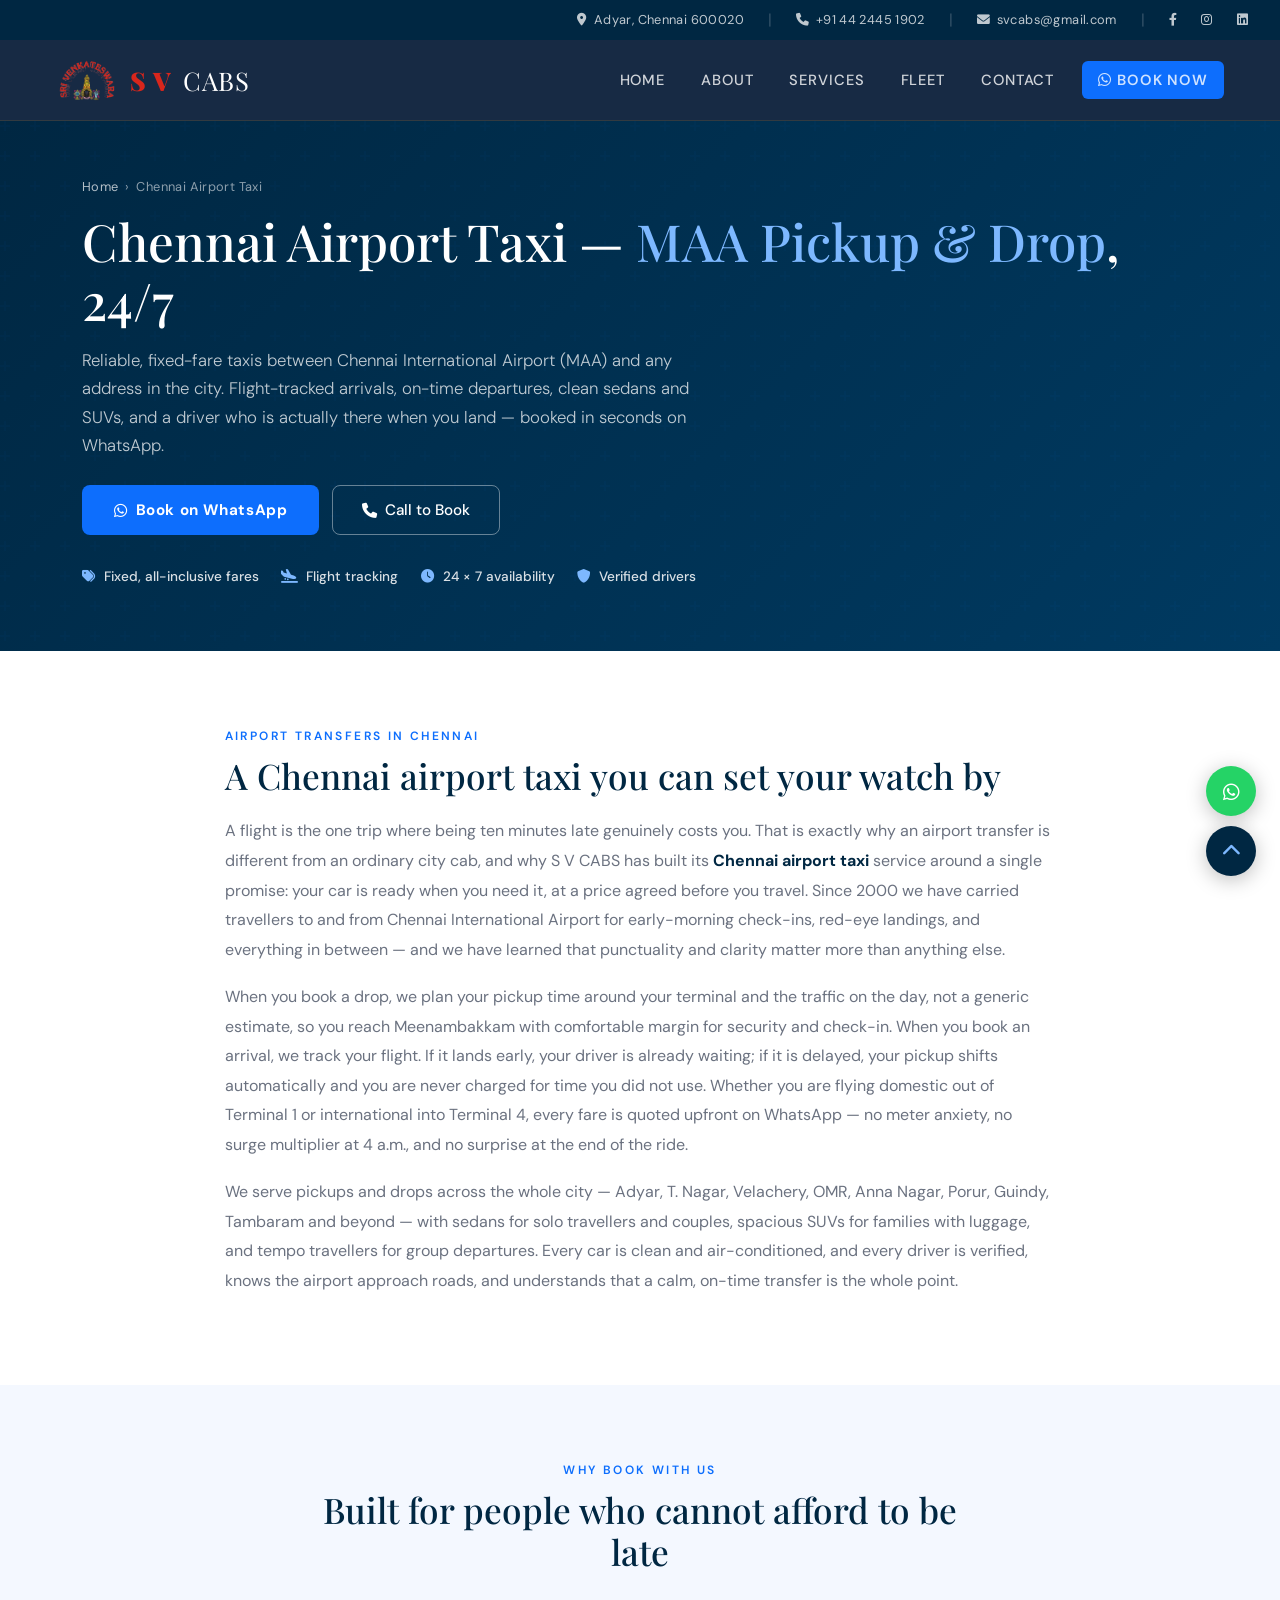
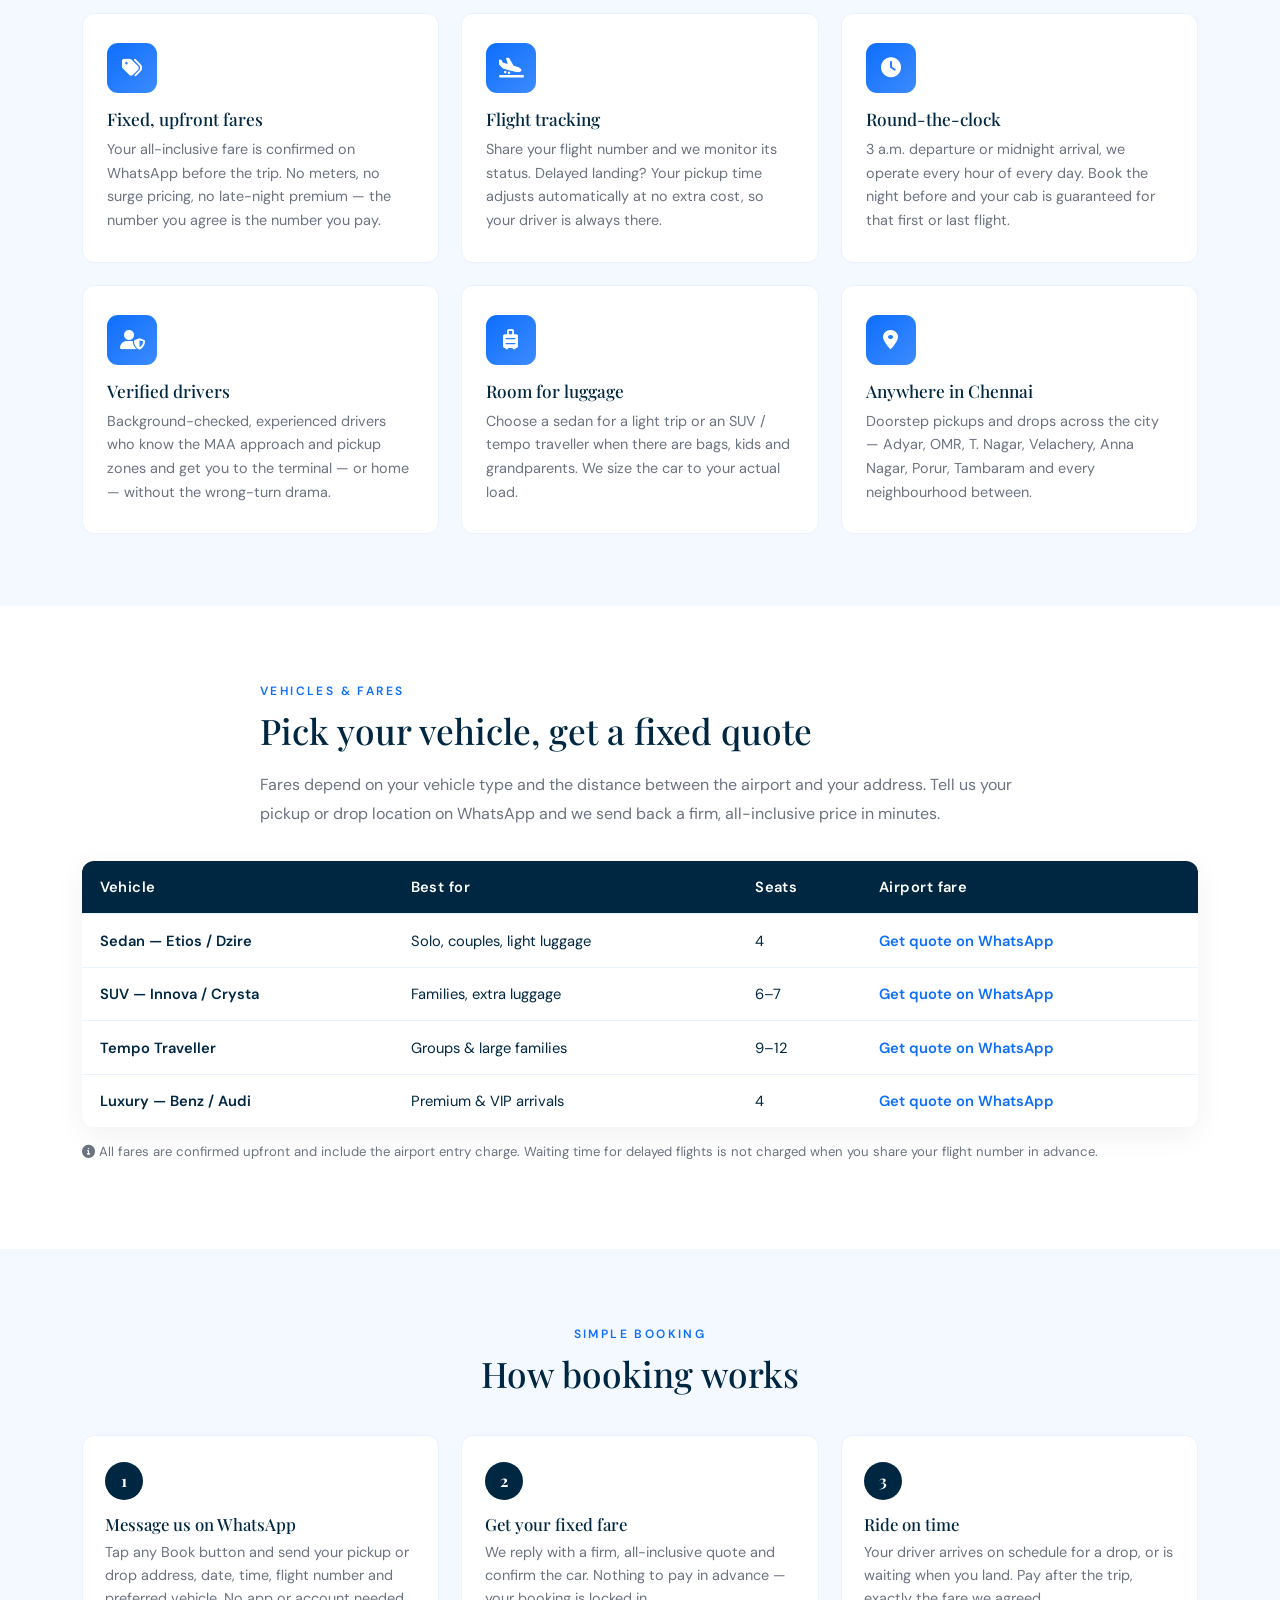
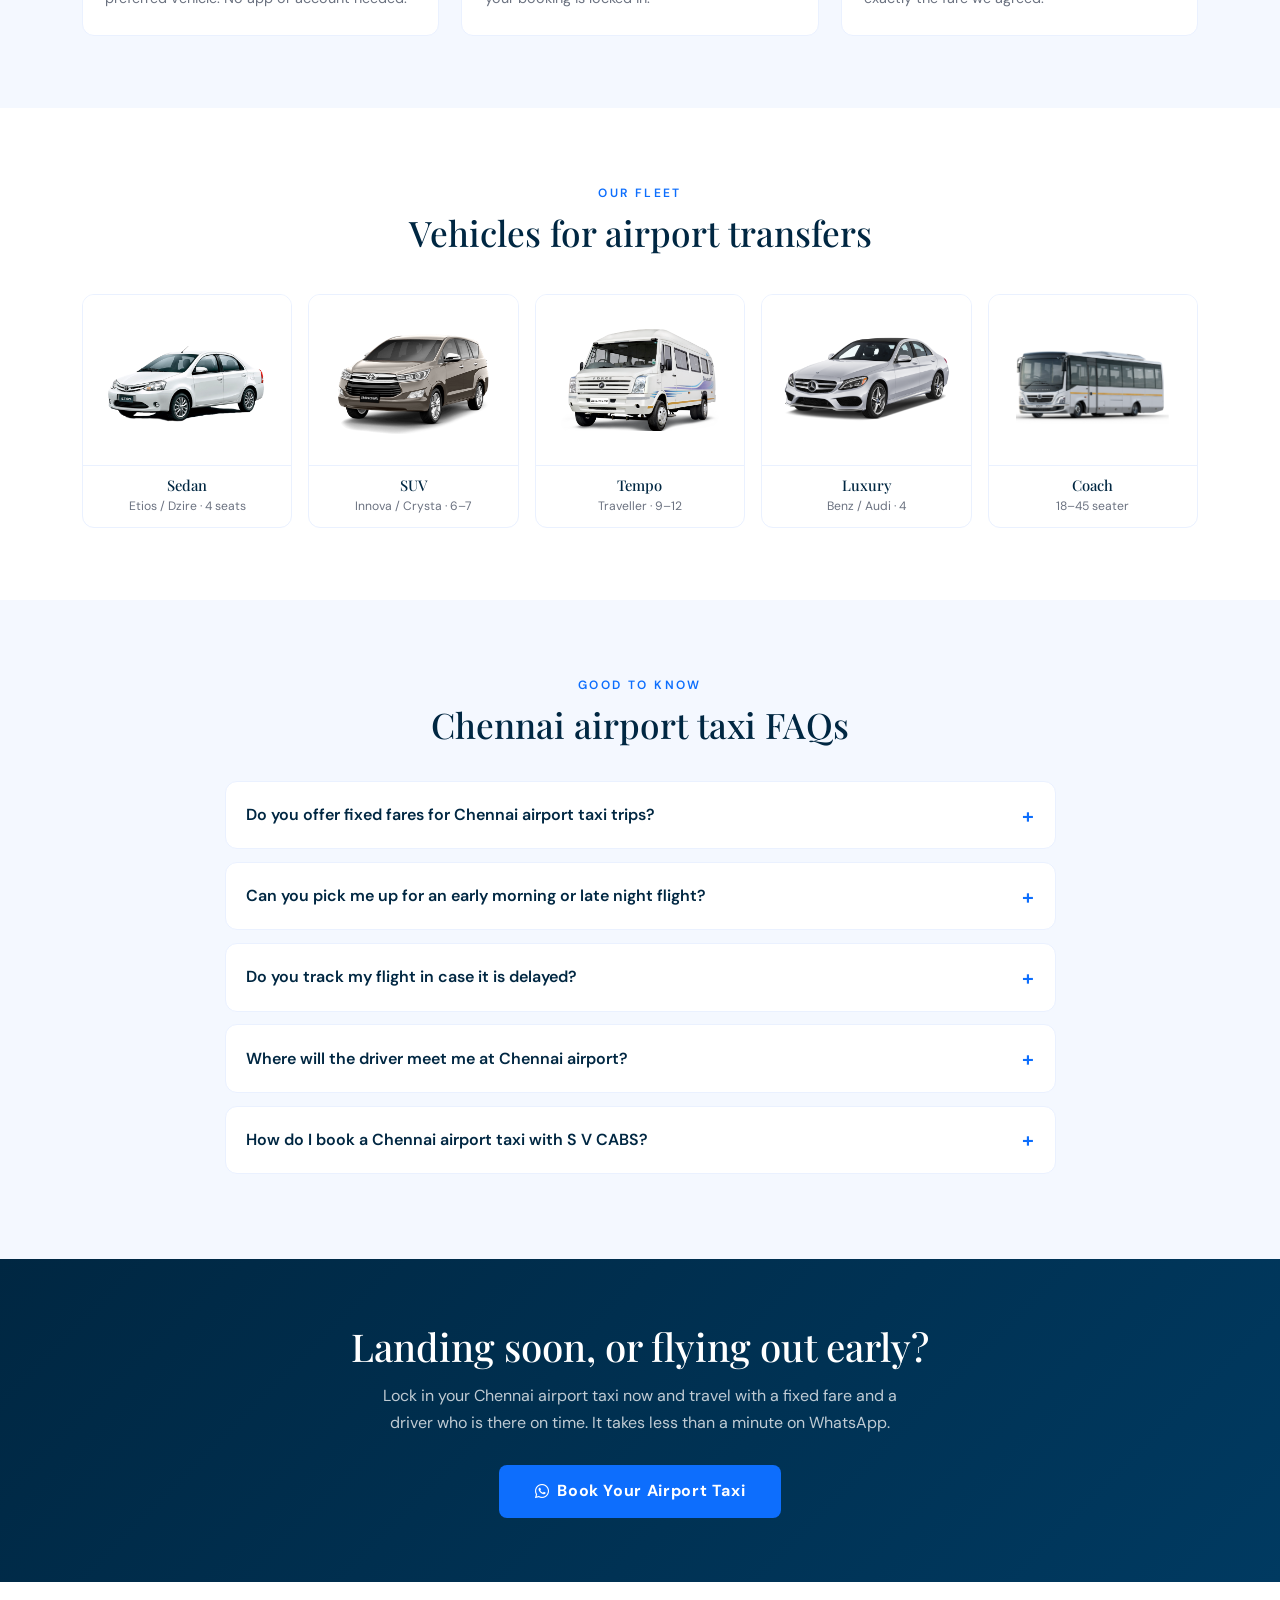
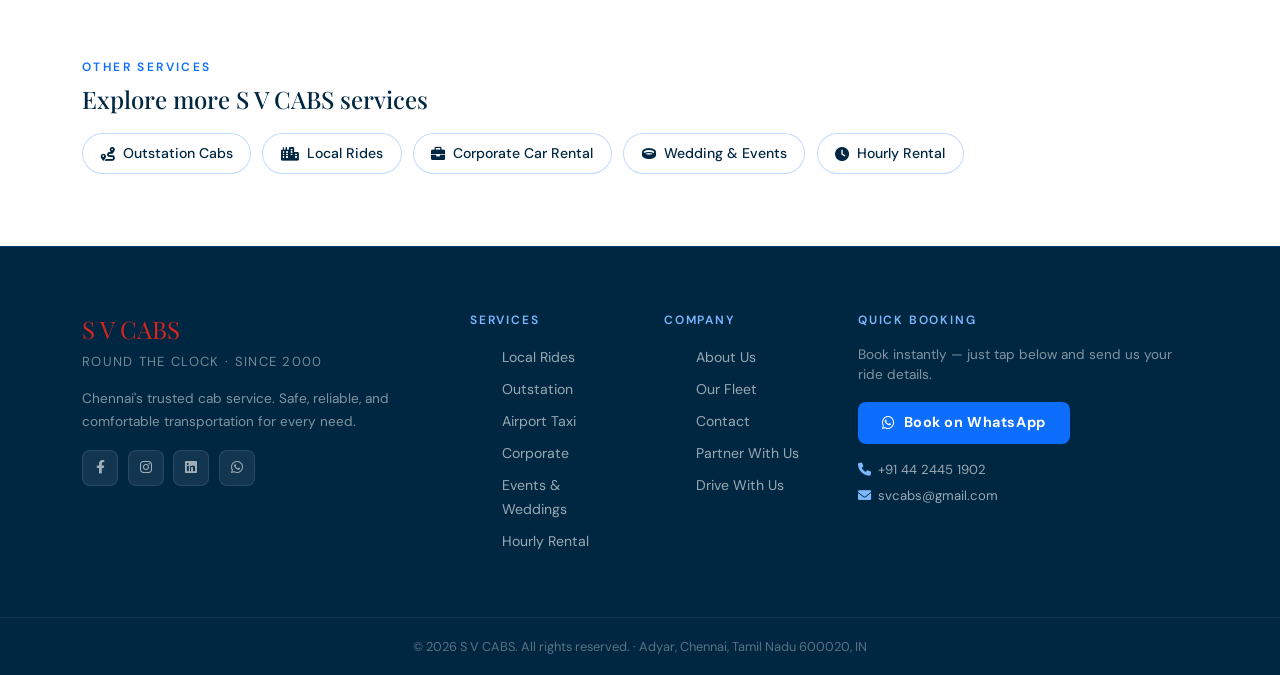
==== chennai-airport-taxi.html @ 7e54a7f0 "Add six SEO service landing pages, sitemap, robots; cleanup New service pages (each: unique 600+ wor" ====
<!DOCTYPE html>
<html lang="en">
<head>
  <meta charset="UTF-8" />
  <meta name="viewport" content="width=device-width, initial-scale=1.0" />

  <!-- Primary SEO -->
  <title>Chennai Airport Taxi | MAA Pickup &amp; Drop — S V CABS</title>
  <meta name="description" content="Book a Chennai airport taxi with S V CABS. Fixed fares, 24/7 MAA pickups & drops, flight-tracked arrivals, clean sedans & SUVs. Confirm your cab on WhatsApp in seconds." />
  <meta name="keywords" content="Chennai airport taxi, MAA cab, airport pickup Chennai, airport drop Chennai, Chennai airport cab booking, taxi to Chennai airport, airport transfer Chennai" />
  <meta name="author" content="S V CABS" />
  <meta name="robots" content="index, follow" />
  <link rel="canonical" href="https://svcabs.net/chennai-airport-taxi.html" />

  <!-- Open Graph / Facebook -->
  <meta property="og:type" content="website" />
  <meta property="og:url" content="https://svcabs.net/chennai-airport-taxi.html" />
  <meta property="og:title" content="Chennai Airport Taxi | MAA Pickup & Drop — S V CABS" />
  <meta property="og:description" content="Fixed-fare Chennai airport taxi, 24/7. Flight-tracked MAA pickups and on-time drops. Book on WhatsApp instantly." />
  <meta property="og:image" content="https://svcabs.net/assets/images/svcabs-logo.png" />

  <!-- Twitter Card -->
  <meta name="twitter:card" content="summary_large_image" />
  <meta name="twitter:title" content="Chennai Airport Taxi | MAA Pickup & Drop — S V CABS" />
  <meta name="twitter:description" content="Fixed-fare, 24/7 Chennai airport taxi. Flight-tracked arrivals, on-time drops. Book on WhatsApp." />
  <meta name="twitter:image" content="https://svcabs.net/assets/images/svcabs-logo.png" />

  <!-- Geo Tags -->
  <meta name="geo.region" content="IN-TN" />
  <meta name="geo.placename" content="Chennai" />
  <meta name="geo.position" content="12.9926609;80.2521611" />
  <meta name="ICBM" content="12.9926609, 80.2521611" />

  <!-- Schema.org — Service -->
  <script type="application/ld+json">
  {
    "@context": "https://schema.org",
    "@type": "Service",
    "serviceType": "Chennai Airport Taxi",
    "name": "Chennai Airport Taxi — S V CABS",
    "description": "24/7 airport pickup and drop taxi service between Chennai International Airport (MAA) and any address in Chennai, with fixed fares and flight-tracked arrivals.",
    "areaServed": { "@type": "City", "name": "Chennai" },
    "provider": {
      "@type": "TaxiService",
      "name": "S V CABS",
      "image": "https://svcabs.net/assets/images/svcabs-logo.png",
      "url": "https://svcabs.net",
      "telephone": "+914424451902",
      "email": "svcabs@gmail.com",
      "address": {
        "@type": "PostalAddress",
        "streetAddress": "Adyar",
        "addressLocality": "Chennai",
        "addressRegion": "Tamil Nadu",
        "postalCode": "600020",
        "addressCountry": "IN"
      },
      "geo": { "@type": "GeoCoordinates", "latitude": 12.9926609, "longitude": 80.2521611 }
    },
    "availableChannel": {
      "@type": "ServiceChannel",
      "serviceUrl": "https://api.whatsapp.com/send?phone=919444141019"
    }
  }
  </script>

  <!-- Schema.org — BreadcrumbList -->
  <script type="application/ld+json">
  {
    "@context": "https://schema.org",
    "@type": "BreadcrumbList",
    "itemListElement": [
      { "@type": "ListItem", "position": 1, "name": "Home", "item": "https://svcabs.net" },
      { "@type": "ListItem", "position": 2, "name": "Chennai Airport Taxi", "item": "https://svcabs.net/chennai-airport-taxi.html" }
    ]
  }
  </script>

  <!-- Schema.org — FAQPage (must match visible FAQ verbatim) -->
  <script type="application/ld+json">
  {
    "@context": "https://schema.org",
    "@type": "FAQPage",
    "mainEntity": [
      {
        "@type": "Question",
        "name": "Do you offer fixed fares for Chennai airport taxi trips?",
        "acceptedAnswer": { "@type": "Answer", "text": "Yes. We confirm a fixed, all-inclusive fare on WhatsApp before your trip, based on your vehicle type and pickup or drop address. There is no surge pricing, and the price you are quoted is the price you pay." }
      },
      {
        "@type": "Question",
        "name": "Can you pick me up for an early morning or late night flight?",
        "acceptedAnswer": { "@type": "Answer", "text": "Yes. S V CABS operates 24 hours a day, every day of the year. We handle early morning departures and late night arrivals routinely, and we recommend booking your airport pickup or drop the day before for guaranteed availability." }
      },
      {
        "@type": "Question",
        "name": "Do you track my flight in case it is delayed?",
        "acceptedAnswer": { "@type": "Answer", "text": "Yes. Share your airline and flight number when you book and our team monitors the flight status. If your arrival is delayed, your driver adjusts the pickup time at no extra charge, so you are never left waiting or charged for a delay outside your control." }
      },
      {
        "@type": "Question",
        "name": "Where will the driver meet me at Chennai airport?",
        "acceptedAnswer": { "@type": "Answer", "text": "For arrivals, your driver waits at the designated pickup area outside the terminal and contacts you on the number you booked with. Let us know your terminal — Terminal 1 for domestic or Terminal 4 for international — and we will guide you to the exact meeting point." }
      },
      {
        "@type": "Question",
        "name": "How do I book a Chennai airport taxi with S V CABS?",
        "acceptedAnswer": { "@type": "Answer", "text": "Tap any Book on WhatsApp button on this page, tell us your pickup or drop address, date, time, flight details and vehicle type, and our team confirms your cab and fixed fare in minutes. No app, no account, no advance payment required." }
      }
    ]
  }
  </script>

  <link rel="icon" type="image/x-icon" href="assets/images/svcabs-ico.ico" />

  <!-- Fonts -->
  <link rel="preconnect" href="https://fonts.googleapis.com" />
  <link rel="preconnect" href="https://fonts.gstatic.com" crossorigin />
  <link href="https://fonts.googleapis.com/css2?family=Playfair+Display:wght@700;900&family=DM+Sans:wght@300;400;500;600&display=swap" rel="stylesheet" />

  <!-- Bootstrap & Icons -->
  <link href="https://cdn.jsdelivr.net/npm/bootstrap@5.3.0-alpha1/dist/css/bootstrap.min.css" rel="stylesheet" />
  <link href="https://cdnjs.cloudflare.com/ajax/libs/font-awesome/6.0.0-beta3/css/all.min.css" rel="stylesheet" />

  <style>
    /* ── SHARED TOKENS + SHELL (identical across all service pages) ── */
    :root {
      --navy:   #002742;
      --navy2:  #003a61;
      --gold:   #0d6efd;
      --gold2:  #3d8bfd;
      --cream:  #f4f8ff;
      --white:  #FFFFFF;
      --gray:   #6B7280;
      --light:  #eaf1ff;
      --red:    #D8261C;
      --font-display: 'Playfair Display', Georgia, serif;
      --font-body:    'DM Sans', system-ui, sans-serif;
      --radius: 12px;
      --transition: 0.3s cubic-bezier(.4,0,.2,1);
    }
    *, *::before, *::after { box-sizing: border-box; margin: 0; padding: 0; }
    html { scroll-behavior: smooth; }
    body { font-family: var(--font-body); background: var(--cream); color: var(--navy); overflow-x: hidden; }
    h1,h2,h3,h4 { font-family: var(--font-display); }
    a { text-decoration: none; }

    /* Floating buttons */
    .fab-wrap { position: fixed; bottom: 1.5rem; right: 1.5rem; display: flex; flex-direction: column; gap: .6rem; z-index: 1000; }
    .fab-btn { width: 50px; height: 50px; border-radius: 50%; display: flex; align-items: center; justify-content: center; font-size: 1.2rem; border: none; cursor: pointer; box-shadow: 0 4px 20px rgba(0,0,0,.25); transition: transform var(--transition), box-shadow var(--transition); }
    .fab-btn:hover { transform: translateY(-3px); box-shadow: 0 8px 28px rgba(0,0,0,.3); }
    .fab-wa  { background: #25D366; color: #fff; }
    .fab-top { background: #002742; color: #7db8ff; opacity: 0; pointer-events: none; transition: opacity var(--transition); }
    .fab-top.visible { opacity: 1; pointer-events: all; }

    /* Top bar */
    .top-bar { background: var(--navy); padding: .5rem 2rem; display: flex; justify-content: flex-end; align-items: center; gap: 1.5rem; flex-wrap: wrap; }
    .top-bar a { color: rgba(255,255,255,.75); font-size: .8rem; letter-spacing: .03em; display: flex; align-items: center; gap: .4rem; transition: color var(--transition); }
    .top-bar a:hover { color: var(--gold2); }
    .top-bar .divider { color: rgba(255,255,255,.2); }

    /* Navbar */
    #mainNavbar { background: rgba(11,31,58,.95) !important; backdrop-filter: blur(10px); padding: .8rem 2rem; transition: all var(--transition); border-bottom: 1px solid rgba(201,146,42,.15); }
    #mainNavbar.scrolled { padding: .5rem 2rem; box-shadow: 0 4px 30px rgba(0,0,0,.3); }
    .navbar-brand { display: flex; align-items: center; gap: .7rem; font-family: var(--font-display); font-size: 1.6rem; font-weight: 900; color: #D8261C !important; letter-spacing: .04em; }
    .navbar-brand img { height: 44px; width: auto; }
    .navbar-brand span { color: var(--white); font-weight: 300; }
    .navbar-toggler { border-color: rgba(13,110,253,.5); }
    .navbar-toggler-icon { background-image: url("data:image/svg+xml,%3csvg xmlns='http://www.w3.org/2000/svg' viewBox='0 0 30 30'%3e%3cpath stroke='rgba%2813%2C110%2C253%2C1%29' stroke-width='2' d='M4 7h22M4 15h22M4 23h22'/%3e%3c/svg%3e"); }
    .navbar-nav .nav-link { color: rgba(255,255,255,.8) !important; font-size: .92rem; font-weight: 500; letter-spacing: .06em; text-transform: uppercase; padding: .5rem 1rem !important; position: relative; transition: color var(--transition); }
    .navbar-nav .nav-link::after { content: ''; position: absolute; bottom: 0; left: 50%; width: 0; height: 2px; background: var(--gold2); transition: width var(--transition), left var(--transition); }
    .navbar-nav .nav-link:hover, .navbar-nav .nav-link.active { color: var(--gold2) !important; }
    .navbar-nav .nav-link:hover::after, .navbar-nav .nav-link.active::after { width: 100%; left: 0; }
    .nav-cta { background: #0d6efd; color: var(--white) !important; border-radius: 6px; font-weight: 600 !important; padding: .45rem 1.1rem !important; transition: background var(--transition) !important; }
    .nav-cta:hover { background: #0056b3 !important; color: var(--white) !important; }
    .nav-cta::after { display: none !important; }

    /* Buttons */
    .btn-gold { background: #0d6efd; color: var(--white); font-weight: 700; padding: .8rem 2rem; border-radius: 8px; font-size: .95rem; letter-spacing: .04em; border: none; display: inline-flex; align-items: center; gap: .5rem; transition: all var(--transition); }
    .btn-gold:hover { background: #0056b3; color: var(--white); transform: translateY(-2px); box-shadow: 0 8px 28px rgba(13,110,253,.4); }
    .btn-outline-white { background: transparent; color: var(--white); border: 1.5px solid rgba(255,255,255,.4); padding: .78rem 1.8rem; border-radius: 8px; font-size: .95rem; font-weight: 500; display: inline-flex; align-items: center; gap: .5rem; transition: all var(--transition); }
    .btn-outline-white:hover { background: rgba(255,255,255,.08); color: var(--white); border-color: rgba(255,255,255,.7); }

    /* ── LANDING-PAGE BLOCK (identical across all service pages) ── */
    .lp-hero { background: linear-gradient(135deg, var(--navy) 0%, var(--navy2) 100%); position: relative; overflow: hidden; padding: 3.5rem 0 4rem; }
    .lp-hero::before { content: ''; position: absolute; inset: 0; background: url("data:image/svg+xml,%3Csvg width='60' height='60' viewBox='0 0 60 60' xmlns='http://www.w3.org/2000/svg'%3E%3Cg fill='none' fill-rule='evenodd'%3E%3Cg fill='%230d6efd' fill-opacity='0.06'%3E%3Cpath d='M36 34v-4h-2v4h-4v2h4v4h2v-4h4v-2h-4zm0-30V0h-2v4h-4v2h4v4h2V6h4V4h-4zM6 34v-4H4v4H0v2h4v4h2v-4h4v-2H6zM6 4V0H4v4H0v2h4v4h2V6h4V4H6z'/%3E%3C/g%3E%3C/g%3E%3C/svg%3E"); opacity: .5; }
    .lp-hero .container { position: relative; z-index: 2; }
    .lp-breadcrumb { font-size: .8rem; color: rgba(255,255,255,.55); margin-bottom: 1rem; letter-spacing: .03em; }
    .lp-breadcrumb a { color: rgba(255,255,255,.7); }
    .lp-breadcrumb a:hover { color: var(--gold2); }
    .lp-hero h1 { font-size: clamp(2rem, 4.5vw, 3.2rem); color: var(--white); line-height: 1.15; margin-bottom: 1rem; }
    .lp-hero h1 .hl { color: #7db8ff; }
    .lp-hero .lead { color: rgba(255,255,255,.75); font-size: 1.05rem; line-height: 1.7; max-width: 620px; margin-bottom: 1.6rem; }
    .lp-hero-btns { display: flex; flex-wrap: wrap; gap: .8rem; margin-bottom: 2rem; }
    .lp-badges { display: flex; flex-wrap: wrap; gap: .6rem 1.4rem; }
    .lp-badge { display: inline-flex; align-items: center; gap: .5rem; color: rgba(255,255,255,.85); font-size: .85rem; font-weight: 500; }
    .lp-badge i { color: #7db8ff; }

    .lp-section { padding: 4.5rem 0; background: var(--white); }
    .lp-section.alt { background: var(--cream); }
    .lp-section h2 { font-size: clamp(1.6rem, 3vw, 2.2rem); color: var(--navy); margin-bottom: 1.2rem; }
    .lp-section .eyebrow { display: inline-block; color: #0d6efd; font-size: .75rem; font-weight: 600; letter-spacing: .2em; text-transform: uppercase; margin-bottom: .6rem; }
    .lp-prose p { color: var(--gray); line-height: 1.85; margin-bottom: 1.1rem; font-size: 1rem; }
    .lp-prose strong { color: var(--navy); }

    .feature-grid { display: grid; grid-template-columns: repeat(3, 1fr); gap: 1.4rem; margin-top: .5rem; }
    .feature-card { background: var(--white); border: 1px solid var(--light); border-radius: var(--radius); padding: 1.8rem 1.5rem; transition: all var(--transition); }
    .lp-section.alt .feature-card { background: var(--white); }
    .feature-card:hover { transform: translateY(-4px); box-shadow: 0 14px 40px rgba(0,0,0,.08); border-color: #0d6efd; }
    .feature-card .fc-icon { width: 50px; height: 50px; border-radius: 11px; background: linear-gradient(135deg, #0d6efd, #3d8bfd); color: var(--white); display: flex; align-items: center; justify-content: center; font-size: 1.25rem; margin-bottom: 1rem; }
    .feature-card h3 { font-size: 1.08rem; color: var(--navy); margin-bottom: .5rem; }
    .feature-card p { color: var(--gray); font-size: .9rem; line-height: 1.65; margin: 0; }

    /* Fare table */
    .fare-table { width: 100%; border-collapse: collapse; background: var(--white); border-radius: var(--radius); overflow: hidden; box-shadow: 0 8px 30px rgba(0,0,0,.06); }
    .fare-table th, .fare-table td { padding: .95rem 1.1rem; text-align: left; font-size: .92rem; border-bottom: 1px solid var(--light); }
    .fare-table thead th { background: var(--navy); color: var(--white); font-family: var(--font-body); font-weight: 600; letter-spacing: .03em; }
    .fare-table tbody tr:last-child td { border-bottom: none; }
    .fare-table td:first-child { font-weight: 600; color: var(--navy); }
    .fare-table .fare-cta { color: #0d6efd; font-weight: 600; white-space: nowrap; }
    .fare-note { color: var(--gray); font-size: .82rem; margin-top: .9rem; }

    /* Steps */
    .step-row { display: grid; grid-template-columns: repeat(3, 1fr); gap: 1.4rem; margin-top: .5rem; }
    .step { position: relative; padding: 1.6rem 1.4rem; background: var(--white); border: 1px solid var(--light); border-radius: var(--radius); }
    .step .step-num { width: 38px; height: 38px; border-radius: 50%; background: var(--navy); color: var(--white); font-family: var(--font-display); font-weight: 700; display: flex; align-items: center; justify-content: center; margin-bottom: .9rem; }
    .step h3 { font-size: 1.05rem; color: var(--navy); margin-bottom: .4rem; }
    .step p { color: var(--gray); font-size: .9rem; line-height: 1.6; margin: 0; }

    /* Fleet strip */
    .fleet-strip { display: grid; grid-template-columns: repeat(5, 1fr); gap: 1rem; margin-top: .5rem; }
    .fleet-tile { border: 1px solid var(--light); border-radius: var(--radius); overflow: hidden; background: var(--white); transition: all var(--transition); }
    .fleet-tile:hover { transform: translateY(-4px); box-shadow: 0 12px 34px rgba(0,0,0,.1); }
    .fleet-tile img { width: 100%; object-fit: contain; height: 170px; padding: .85rem 1rem; background: #fff; }
    .fleet-tile .ft-cap { text-align: center; padding: .7rem; border-top: 1px solid var(--light); }
    .fleet-tile .ft-cap h4 { font-size: .92rem; color: var(--navy); margin-bottom: .15rem; }
    .fleet-tile .ft-cap p { font-size: .76rem; color: var(--gray); margin: 0; }

    /* FAQ */
    .faq-item { background: var(--white); border: 1px solid var(--light); border-radius: var(--radius); margin-bottom: .8rem; overflow: hidden; }
    .faq-item summary { cursor: pointer; list-style: none; padding: 1.1rem 1.3rem; font-weight: 600; color: var(--navy); font-size: 1rem; display: flex; justify-content: space-between; align-items: center; gap: 1rem; }
    .faq-item summary::-webkit-details-marker { display: none; }
    .faq-item summary::after { content: '\002B'; color: #0d6efd; font-size: 1.3rem; flex-shrink: 0; transition: transform var(--transition); }
    .faq-item[open] summary::after { transform: rotate(45deg); }
    .faq-item .faq-body { padding: 0 1.3rem 1.2rem; color: var(--gray); line-height: 1.75; font-size: .94rem; }

    /* CTA */
    .lp-cta { background: linear-gradient(135deg, var(--navy) 0%, var(--navy2) 100%); padding: 4rem 0; text-align: center; position: relative; overflow: hidden; }
    .lp-cta h2 { color: var(--white); font-size: clamp(1.7rem, 3.2vw, 2.4rem); margin-bottom: .8rem; }
    .lp-cta p { color: rgba(255,255,255,.75); max-width: 560px; margin: 0 auto 1.8rem; line-height: 1.7; }

    /* Related */
    .related { display: flex; flex-wrap: wrap; gap: .7rem; margin-top: .5rem; }
    .related a { display: inline-flex; align-items: center; gap: .5rem; background: var(--white); border: 1.5px solid rgba(13,110,253,.25); color: var(--navy); font-size: .88rem; font-weight: 500; padding: .55rem 1.1rem; border-radius: 100px; transition: all var(--transition); }
    .related a:hover { background: #0d6efd; color: var(--white); border-color: #0d6efd; }

    /* Footer */
    .site-footer { background: var(--navy); border-top: 1px solid rgba(13,110,253,.2); padding: 4rem 0 0; }
    .footer-brand { font-family: var(--font-display); color: #D8261C; font-size: 1.5rem; margin-bottom: .3rem; }
    .footer-tagline { color: rgba(255,255,255,.45); font-size: .82rem; letter-spacing: .1em; text-transform: uppercase; }
    .footer-section-title { color: #7db8ff; font-size: .75rem; font-weight: 600; letter-spacing: .15em; text-transform: uppercase; margin-bottom: 1rem; }
    .footer-links { list-style: none; }
    .footer-links li { margin-bottom: .5rem; }
    .footer-links a { color: rgba(255,255,255,.6); font-size: .88rem; transition: color var(--transition); }
    .footer-links a:hover { color: #7db8ff; }
    .footer-bottom { border-top: 1px solid rgba(255,255,255,.07); padding: 1.2rem 0; margin-top: 3rem; text-align: center; color: rgba(255,255,255,.35); font-size: .8rem; }
    .social-row { display: flex; gap: .6rem; margin-top: .5rem; }
    .social-btn { width: 36px; height: 36px; border-radius: 8px; background: rgba(255,255,255,.07); color: rgba(255,255,255,.6); display: flex; align-items: center; justify-content: center; font-size: .85rem; border: 1px solid rgba(255,255,255,.1); transition: all var(--transition); }
    .social-btn:hover { background: #0d6efd; color: var(--white); border-color: #0d6efd; }

    /* Responsive */
    @media (max-width: 991px) {
      .feature-grid, .step-row { grid-template-columns: 1fr 1fr; }
      .fleet-strip { grid-template-columns: repeat(3, 1fr); }
    }
    @media (max-width: 767px) {
      .top-bar { display: none; }
      .feature-grid, .step-row { grid-template-columns: 1fr; }
      .fleet-strip { grid-template-columns: 1fr 1fr; }
      .fare-table { display: block; overflow-x: auto; white-space: nowrap; }
    }
  </style>
</head>
<body>

<!-- FLOATING BUTTONS -->
<div class="fab-wrap">
  <a href="https://api.whatsapp.com/send?phone=919444141019&text=Hi!%20I%20would%20like%20to%20book%20a%20Chennai%20airport%20taxi." target="_blank" class="fab-btn fab-wa" title="Chat on WhatsApp" aria-label="WhatsApp">
    <i class="fab fa-whatsapp"></i>
  </a>
  <button class="fab-btn fab-top" id="goToTop" title="Go to top" aria-label="Go to top">
    <i class="fa fa-chevron-up"></i>
  </button>
</div>

<!-- TOP BAR -->
<div class="top-bar d-none d-md-flex">
  <a href="https://maps.google.com/?q=S.V.CABS+Adyar+Chennai" target="_blank"><i class="fas fa-map-marker-alt"></i> Adyar, Chennai 600020</a>
  <span class="divider">|</span>
  <a href="tel:914424451902"><i class="fas fa-phone"></i> +91 44 2445 1902</a>
  <span class="divider">|</span>
  <a href="mailto:svcabs@gmail.com"><i class="fas fa-envelope"></i> svcabs@gmail.com</a>
  <span class="divider">|</span>
  <a href="https://www.facebook.com/profile.php?id=100063710363805" target="_blank" aria-label="Facebook"><i class="fab fa-facebook-f"></i></a>
  <a href="https://www.instagram.com/svcabs?igsh=MWVydGlleWt5ZGxzYg==" target="_blank" aria-label="Instagram"><i class="fab fa-instagram"></i></a>
  <a href="https://www.linkedin.com/company/s-v-cabs/" target="_blank" aria-label="LinkedIn"><i class="fab fa-linkedin"></i></a>
</div>

<!-- NAVBAR -->
<nav class="navbar navbar-expand-lg" id="mainNavbar">
  <div class="container-fluid px-3 px-md-4">
    <a class="navbar-brand" href="index.html">
      <img src="assets/images/svcabs-logo.png" alt="S V CABS Logo" />
      S V <span>CABS</span>
    </a>
    <button class="navbar-toggler" type="button" data-bs-toggle="collapse" data-bs-target="#navbarNav" aria-controls="navbarNav" aria-expanded="false" aria-label="Toggle navigation">
      <span class="navbar-toggler-icon"></span>
    </button>
    <div class="collapse navbar-collapse justify-content-end" id="navbarNav">
      <ul class="navbar-nav align-items-center gap-1">
        <li class="nav-item"><a class="nav-link" href="index.html">Home</a></li>
        <li class="nav-item"><a class="nav-link" href="index.html#about">About</a></li>
        <li class="nav-item"><a class="nav-link" href="index.html#services">Services</a></li>
        <li class="nav-item"><a class="nav-link" href="index.html#fleet">Fleet</a></li>
        <li class="nav-item"><a class="nav-link" href="index.html#contact">Contact</a></li>
        <li class="nav-item ms-2">
          <a class="nav-link nav-cta" href="https://api.whatsapp.com/send?phone=919444141019&text=Hi!%20I%20would%20like%20to%20book%20a%20Chennai%20airport%20taxi." target="_blank">
            <i class="fab fa-whatsapp"></i> Book Now
          </a>
        </li>
      </ul>
    </div>
  </div>
</nav>

<!-- HERO -->
<section class="lp-hero">
  <div class="container">
    <nav class="lp-breadcrumb" aria-label="Breadcrumb">
      <a href="index.html">Home</a> &nbsp;›&nbsp; Chennai Airport Taxi
    </nav>
    <h1>Chennai Airport Taxi — <span class="hl">MAA Pickup &amp; Drop</span>, 24/7</h1>
    <p class="lead">Reliable, fixed-fare taxis between Chennai International Airport (MAA) and any address in the city. Flight-tracked arrivals, on-time departures, clean sedans and SUVs, and a driver who is actually there when you land — booked in seconds on WhatsApp.</p>
    <div class="lp-hero-btns">
      <a href="https://api.whatsapp.com/send?phone=919444141019&text=Hi!%20I%20would%20like%20to%20book%20a%20Chennai%20airport%20taxi." target="_blank" class="btn-gold"><i class="fab fa-whatsapp"></i> Book on WhatsApp</a>
      <a href="tel:914424451902" class="btn-outline-white"><i class="fas fa-phone"></i> Call to Book</a>
    </div>
    <div class="lp-badges">
      <span class="lp-badge"><i class="fas fa-tags"></i> Fixed, all-inclusive fares</span>
      <span class="lp-badge"><i class="fas fa-plane-arrival"></i> Flight tracking</span>
      <span class="lp-badge"><i class="fas fa-clock"></i> 24 × 7 availability</span>
      <span class="lp-badge"><i class="fas fa-shield-alt"></i> Verified drivers</span>
    </div>
  </div>
</section>

<!-- INTRO -->
<section class="lp-section">
  <div class="container">
    <div class="row justify-content-center">
      <div class="col-lg-9 lp-prose">
        <div class="eyebrow">Airport Transfers in Chennai</div>
        <h2>A Chennai airport taxi you can set your watch by</h2>
        <p>A flight is the one trip where being ten minutes late genuinely costs you. That is exactly why an airport transfer is different from an ordinary city cab, and why S V CABS has built its <strong>Chennai airport taxi</strong> service around a single promise: your car is ready when you need it, at a price agreed before you travel. Since 2000 we have carried travellers to and from Chennai International Airport for early-morning check-ins, red-eye landings, and everything in between — and we have learned that punctuality and clarity matter more than anything else.</p>
        <p>When you book a drop, we plan your pickup time around your terminal and the traffic on the day, not a generic estimate, so you reach Meenambakkam with comfortable margin for security and check-in. When you book an arrival, we track your flight. If it lands early, your driver is already waiting; if it is delayed, your pickup shifts automatically and you are never charged for time you did not use. Whether you are flying domestic out of Terminal 1 or international into Terminal 4, every fare is quoted upfront on WhatsApp — no meter anxiety, no surge multiplier at 4 a.m., and no surprise at the end of the ride.</p>
        <p>We serve pickups and drops across the whole city — Adyar, T. Nagar, Velachery, OMR, Anna Nagar, Porur, Guindy, Tambaram and beyond — with sedans for solo travellers and couples, spacious SUVs for families with luggage, and tempo travellers for group departures. Every car is clean and air-conditioned, and every driver is verified, knows the airport approach roads, and understands that a calm, on-time transfer is the whole point.</p>
      </div>
    </div>
  </div>
</section>

<!-- FEATURES -->
<section class="lp-section alt">
  <div class="container">
    <div class="text-center" style="max-width:640px;margin:0 auto 2.5rem">
      <div class="eyebrow">Why book with us</div>
      <h2>Built for people who cannot afford to be late</h2>
    </div>
    <div class="feature-grid">
      <div class="feature-card">
        <div class="fc-icon"><i class="fas fa-tags"></i></div>
        <h3>Fixed, upfront fares</h3>
        <p>Your all-inclusive fare is confirmed on WhatsApp before the trip. No meters, no surge pricing, no late-night premium — the number you agree is the number you pay.</p>
      </div>
      <div class="feature-card">
        <div class="fc-icon"><i class="fas fa-plane-arrival"></i></div>
        <h3>Flight tracking</h3>
        <p>Share your flight number and we monitor its status. Delayed landing? Your pickup time adjusts automatically at no extra cost, so your driver is always there.</p>
      </div>
      <div class="feature-card">
        <div class="fc-icon"><i class="fas fa-clock"></i></div>
        <h3>Round-the-clock</h3>
        <p>3 a.m. departure or midnight arrival, we operate every hour of every day. Book the night before and your cab is guaranteed for that first or last flight.</p>
      </div>
      <div class="feature-card">
        <div class="fc-icon"><i class="fas fa-user-shield"></i></div>
        <h3>Verified drivers</h3>
        <p>Background-checked, experienced drivers who know the MAA approach and pickup zones and get you to the terminal — or home — without the wrong-turn drama.</p>
      </div>
      <div class="feature-card">
        <div class="fc-icon"><i class="fas fa-suitcase-rolling"></i></div>
        <h3>Room for luggage</h3>
        <p>Choose a sedan for a light trip or an SUV / tempo traveller when there are bags, kids and grandparents. We size the car to your actual load.</p>
      </div>
      <div class="feature-card">
        <div class="fc-icon"><i class="fas fa-map-marker-alt"></i></div>
        <h3>Anywhere in Chennai</h3>
        <p>Doorstep pickups and drops across the city — Adyar, OMR, T. Nagar, Velachery, Anna Nagar, Porur, Tambaram and every neighbourhood between.</p>
      </div>
    </div>
  </div>
</section>

<!-- FARE TABLE -->
<section class="lp-section">
  <div class="container">
    <div style="max-width:760px;margin:0 auto 2rem">
      <div class="eyebrow">Vehicles &amp; fares</div>
      <h2>Pick your vehicle, get a fixed quote</h2>
      <p class="lp-prose" style="color:var(--gray);line-height:1.8">Fares depend on your vehicle type and the distance between the airport and your address. Tell us your pickup or drop location on WhatsApp and we send back a firm, all-inclusive price in minutes.</p>
    </div>
    <!-- NOTE TO OWNER: replace "Get quote" cells with real fixed fares once finalised (see CLAUDE.md §11). Do not ship placeholder ₹ figures. -->
    <table class="fare-table">
      <thead>
        <tr><th>Vehicle</th><th>Best for</th><th>Seats</th><th>Airport fare</th></tr>
      </thead>
      <tbody>
        <tr><td>Sedan — Etios / Dzire</td><td>Solo, couples, light luggage</td><td>4</td><td class="fare-cta">Get quote on WhatsApp</td></tr>
        <tr><td>SUV — Innova / Crysta</td><td>Families, extra luggage</td><td>6–7</td><td class="fare-cta">Get quote on WhatsApp</td></tr>
        <tr><td>Tempo Traveller</td><td>Groups &amp; large families</td><td>9–12</td><td class="fare-cta">Get quote on WhatsApp</td></tr>
        <tr><td>Luxury — Benz / Audi</td><td>Premium &amp; VIP arrivals</td><td>4</td><td class="fare-cta">Get quote on WhatsApp</td></tr>
      </tbody>
    </table>
    <p class="fare-note"><i class="fas fa-circle-info"></i> All fares are confirmed upfront and include the airport entry charge. Waiting time for delayed flights is not charged when you share your flight number in advance.</p>
  </div>
</section>

<!-- HOW BOOKING WORKS -->
<section class="lp-section alt">
  <div class="container">
    <div class="text-center" style="max-width:640px;margin:0 auto 2.5rem">
      <div class="eyebrow">Simple booking</div>
      <h2>How booking works</h2>
    </div>
    <div class="step-row">
      <div class="step">
        <div class="step-num">1</div>
        <h3>Message us on WhatsApp</h3>
        <p>Tap any Book button and send your pickup or drop address, date, time, flight number and preferred vehicle. No app or account needed.</p>
      </div>
      <div class="step">
        <div class="step-num">2</div>
        <h3>Get your fixed fare</h3>
        <p>We reply with a firm, all-inclusive quote and confirm the car. Nothing to pay in advance — your booking is locked in.</p>
      </div>
      <div class="step">
        <div class="step-num">3</div>
        <h3>Ride on time</h3>
        <p>Your driver arrives on schedule for a drop, or is waiting when you land. Pay after the trip, exactly the fare we agreed.</p>
      </div>
    </div>
  </div>
</section>

<!-- FLEET -->
<section class="lp-section">
  <div class="container">
    <div class="text-center" style="max-width:640px;margin:0 auto 2.5rem">
      <div class="eyebrow">Our fleet</div>
      <h2>Vehicles for airport transfers</h2>
    </div>
    <div class="fleet-strip">
      <div class="fleet-tile">
        <img src="assets/images/fleet/etios.png" alt="Sedan airport taxi — Toyota Etios, S V CABS" loading="lazy">
        <div class="ft-cap"><h4>Sedan</h4><p>Etios / Dzire · 4 seats</p></div>
      </div>
      <div class="fleet-tile">
        <img src="assets/images/fleet/innova.png" alt="SUV airport cab — Toyota Innova, S V CABS" loading="lazy">
        <div class="ft-cap"><h4>SUV</h4><p>Innova / Crysta · 6–7</p></div>
      </div>
      <div class="fleet-tile">
        <img src="assets/images/fleet/tempo.png" alt="Tempo Traveller for group airport transfers — S V CABS" loading="lazy">
        <div class="ft-cap"><h4>Tempo</h4><p>Traveller · 9–12</p></div>
      </div>
      <div class="fleet-tile">
        <img src="assets/images/fleet/benz.png" alt="Luxury airport sedan — Mercedes Benz, S V CABS" loading="lazy">
        <div class="ft-cap"><h4>Luxury</h4><p>Benz / Audi · 4</p></div>
      </div>
      <div class="fleet-tile">
        <img src="assets/images/fleet/bus.png" alt="Coach bus for large group airport transfers — S V CABS" loading="lazy">
        <div class="ft-cap"><h4>Coach</h4><p>18–45 seater</p></div>
      </div>
    </div>
  </div>
</section>

<!-- FAQ -->
<section class="lp-section alt">
  <div class="container">
    <div class="row justify-content-center">
      <div class="col-lg-9">
        <div class="text-center" style="margin-bottom:2.2rem">
          <div class="eyebrow">Good to know</div>
          <h2>Chennai airport taxi FAQs</h2>
        </div>
        <details class="faq-item">
          <summary>Do you offer fixed fares for Chennai airport taxi trips?</summary>
          <div class="faq-body">Yes. We confirm a fixed, all-inclusive fare on WhatsApp before your trip, based on your vehicle type and pickup or drop address. There is no surge pricing, and the price you are quoted is the price you pay.</div>
        </details>
        <details class="faq-item">
          <summary>Can you pick me up for an early morning or late night flight?</summary>
          <div class="faq-body">Yes. S V CABS operates 24 hours a day, every day of the year. We handle early morning departures and late night arrivals routinely, and we recommend booking your airport pickup or drop the day before for guaranteed availability.</div>
        </details>
        <details class="faq-item">
          <summary>Do you track my flight in case it is delayed?</summary>
          <div class="faq-body">Yes. Share your airline and flight number when you book and our team monitors the flight status. If your arrival is delayed, your driver adjusts the pickup time at no extra charge, so you are never left waiting or charged for a delay outside your control.</div>
        </details>
        <details class="faq-item">
          <summary>Where will the driver meet me at Chennai airport?</summary>
          <div class="faq-body">For arrivals, your driver waits at the designated pickup area outside the terminal and contacts you on the number you booked with. Let us know your terminal — Terminal 1 for domestic or Terminal 4 for international — and we will guide you to the exact meeting point.</div>
        </details>
        <details class="faq-item">
          <summary>How do I book a Chennai airport taxi with S V CABS?</summary>
          <div class="faq-body">Tap any Book on WhatsApp button on this page, tell us your pickup or drop address, date, time, flight details and vehicle type, and our team confirms your cab and fixed fare in minutes. No app, no account, no advance payment required.</div>
        </details>
      </div>
    </div>
  </div>
</section>

<!-- CTA -->
<section class="lp-cta">
  <div class="container">
    <h2>Landing soon, or flying out early?</h2>
    <p>Lock in your Chennai airport taxi now and travel with a fixed fare and a driver who is there on time. It takes less than a minute on WhatsApp.</p>
    <a href="https://api.whatsapp.com/send?phone=919444141019&text=Hi!%20I%20would%20like%20to%20book%20a%20Chennai%20airport%20taxi." target="_blank" class="btn-gold" style="font-size:1rem;padding:.9rem 2.2rem"><i class="fab fa-whatsapp"></i> Book Your Airport Taxi</a>
  </div>
</section>

<!-- RELATED -->
<section class="lp-section">
  <div class="container">
    <div class="eyebrow">Other services</div>
    <h2 style="font-size:1.5rem">Explore more S V CABS services</h2>
    <div class="related">
      <a href="outstation-cabs-chennai.html"><i class="fas fa-route"></i> Outstation Cabs</a>
      <a href="local-rides.html"><i class="fas fa-city"></i> Local Rides</a>
      <a href="corporate-car-rental-chennai.html"><i class="fas fa-briefcase"></i> Corporate Car Rental</a>
      <a href="wedding-event-car-rental-chennai.html"><i class="fas fa-ring"></i> Wedding &amp; Events</a>
      <a href="hourly-car-rental-chennai.html"><i class="fas fa-clock"></i> Hourly Rental</a>
    </div>
  </div>
</section>

<!-- FOOTER -->
<footer class="site-footer">
  <div class="container">
    <div class="row g-5">
      <div class="col-lg-4">
        <div class="footer-brand">S V CABS</div>
        <div class="footer-tagline">Round the Clock · Since 2000</div>
        <p style="color:rgba(255,255,255,.5);font-size:.85rem;margin-top:1rem;line-height:1.7">Chennai's trusted cab service. Safe, reliable, and comfortable transportation for every need.</p>
        <div class="social-row">
          <a href="https://www.facebook.com/profile.php?id=100063710363805" target="_blank" class="social-btn" aria-label="Facebook"><i class="fab fa-facebook-f"></i></a>
          <a href="https://www.instagram.com/svcabs?igsh=MWVydGlleWt5ZGxzYg==" target="_blank" class="social-btn" aria-label="Instagram"><i class="fab fa-instagram"></i></a>
          <a href="https://www.linkedin.com/company/s-v-cabs/" target="_blank" class="social-btn" aria-label="LinkedIn"><i class="fab fa-linkedin"></i></a>
          <a href="https://api.whatsapp.com/send?phone=919444141019" target="_blank" class="social-btn" aria-label="WhatsApp"><i class="fab fa-whatsapp"></i></a>
        </div>
      </div>
      <div class="col-sm-6 col-lg-2">
        <div class="footer-section-title">Services</div>
        <ul class="footer-links">
          <li><a href="local-rides.html">Local Rides</a></li>
          <li><a href="outstation-cabs-chennai.html">Outstation</a></li>
          <li><a href="chennai-airport-taxi.html">Airport Taxi</a></li>
          <li><a href="corporate-car-rental-chennai.html">Corporate</a></li>
          <li><a href="wedding-event-car-rental-chennai.html">Events &amp; Weddings</a></li>
          <li><a href="hourly-car-rental-chennai.html">Hourly Rental</a></li>
        </ul>
      </div>
      <div class="col-sm-6 col-lg-2">
        <div class="footer-section-title">Company</div>
        <ul class="footer-links">
          <li><a href="index.html#about">About Us</a></li>
          <li><a href="index.html#fleet">Our Fleet</a></li>
          <li><a href="index.html#contact">Contact</a></li>
          <li><a href="partner-form.html">Partner With Us</a></li>
          <li><a href="driver-form.html">Drive With Us</a></li>
        </ul>
      </div>
      <div class="col-lg-4">
        <div class="footer-section-title">Quick Booking</div>
        <p style="color:rgba(255,255,255,.5);font-size:.85rem;margin-bottom:1rem">Book instantly — just tap below and send us your ride details.</p>
        <a href="https://api.whatsapp.com/send?phone=919444141019&text=Hi!%20I%20would%20like%20to%20book%20a%20Chennai%20airport%20taxi." target="_blank" class="btn-gold" style="display:inline-flex;font-size:.9rem;padding:.65rem 1.5rem;margin-bottom:1rem">
          <i class="fab fa-whatsapp"></i> Book on WhatsApp
        </a>
        <div style="color:rgba(255,255,255,.5);font-size:.82rem">
          <div><i class="fas fa-phone" style="color:#7db8ff;width:16px"></i> <a href="tel:914424451902" style="color:rgba(255,255,255,.6)">+91 44 2445 1902</a></div>
          <div style="margin-top:.4rem"><i class="fas fa-envelope" style="color:#7db8ff;width:16px"></i> <a href="mailto:svcabs@gmail.com" style="color:rgba(255,255,255,.6)">svcabs@gmail.com</a></div>
        </div>
      </div>
    </div>
  </div>
  <div class="footer-bottom">
    <div class="container">
      &copy; <span id="yr">2026</span> S V CABS. All rights reserved. · Adyar, Chennai, Tamil Nadu 600020, IN
    </div>
  </div>
</footer>

<!-- Scripts -->
<script src="https://cdn.jsdelivr.net/npm/bootstrap@5.3.0-alpha1/dist/js/bootstrap.bundle.min.js"></script>
<script>
  document.getElementById('yr').textContent = new Date().getFullYear();
  /* Navbar scroll state + back-to-top (service pages only) */
  const navbar = document.getElementById('mainNavbar');
  const goTop  = document.getElementById('goToTop');
  window.addEventListener('scroll', () => {
    navbar.classList.toggle('scrolled', window.scrollY > 60);
    goTop.classList.toggle('visible', window.scrollY > 400);
  });
  goTop.addEventListener('click', () => window.scrollTo({ top: 0, behavior: 'smooth' }));
</script>
</body>
</html>
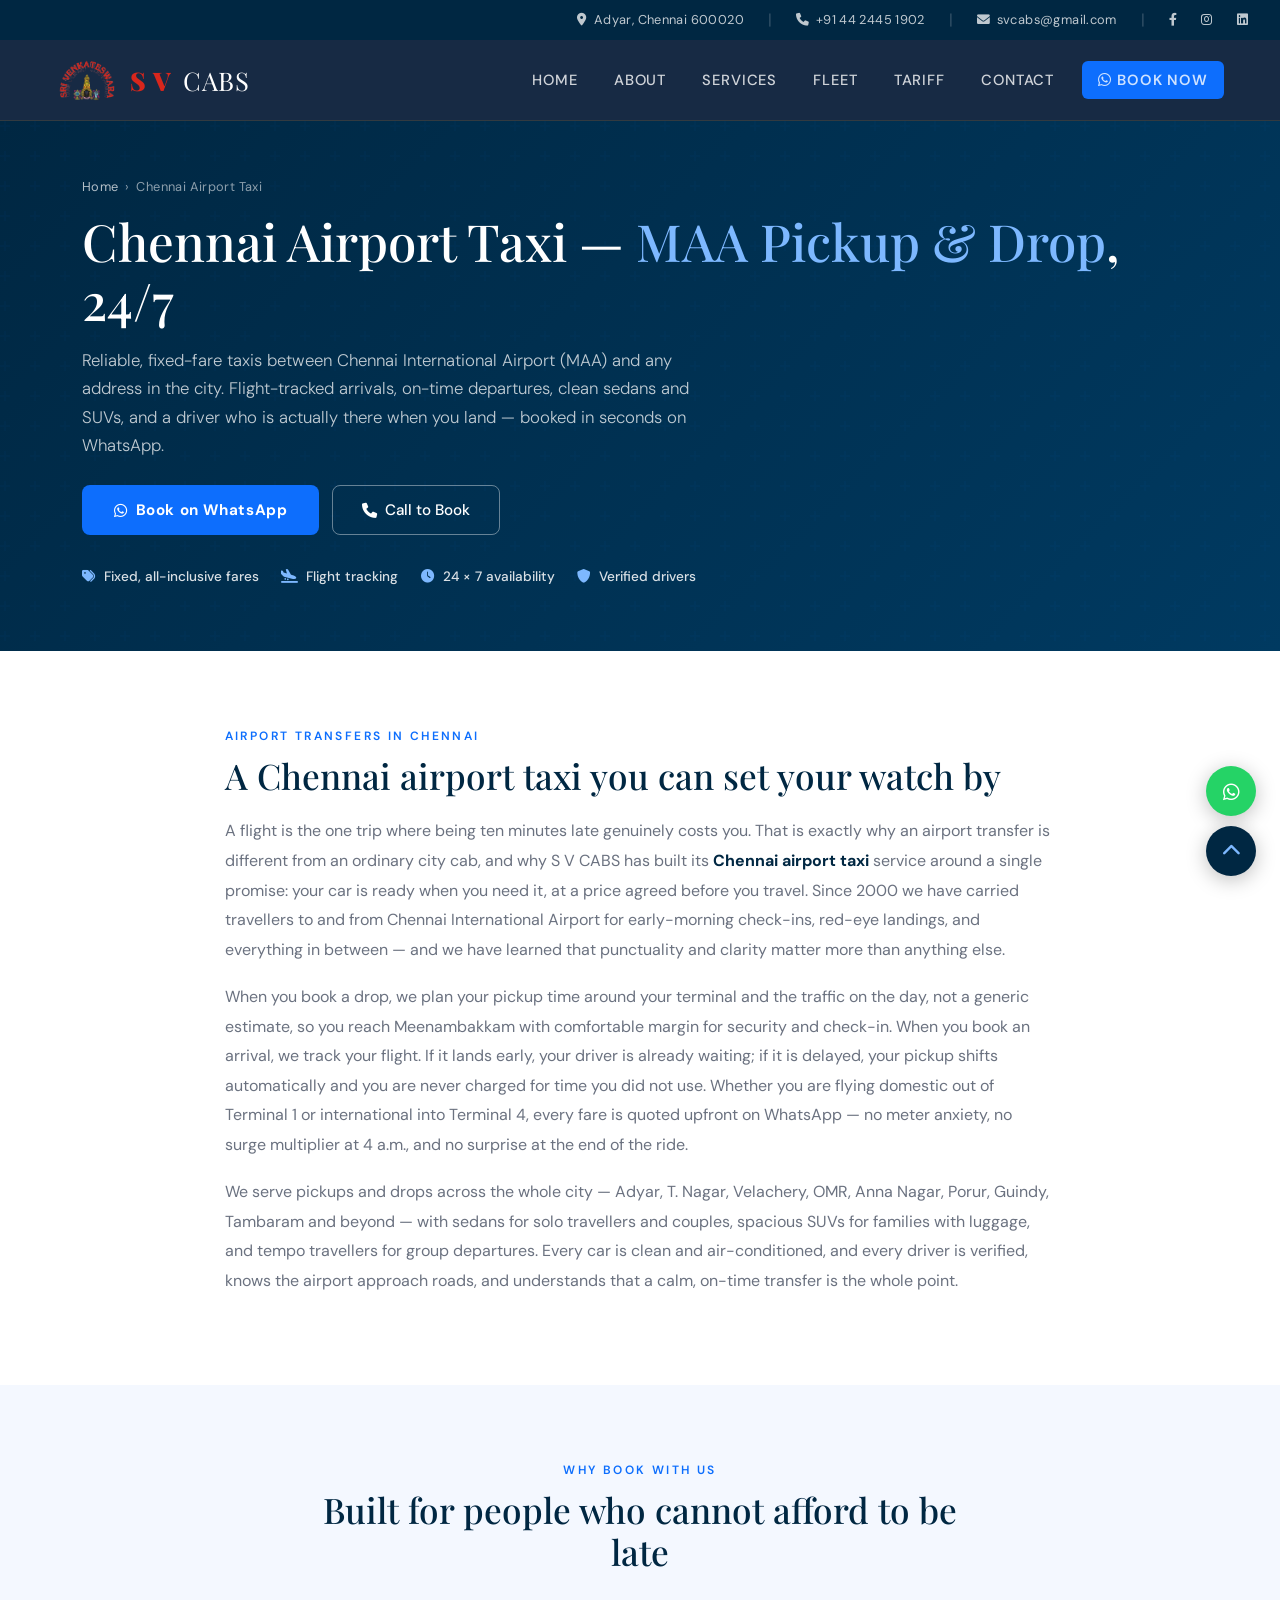
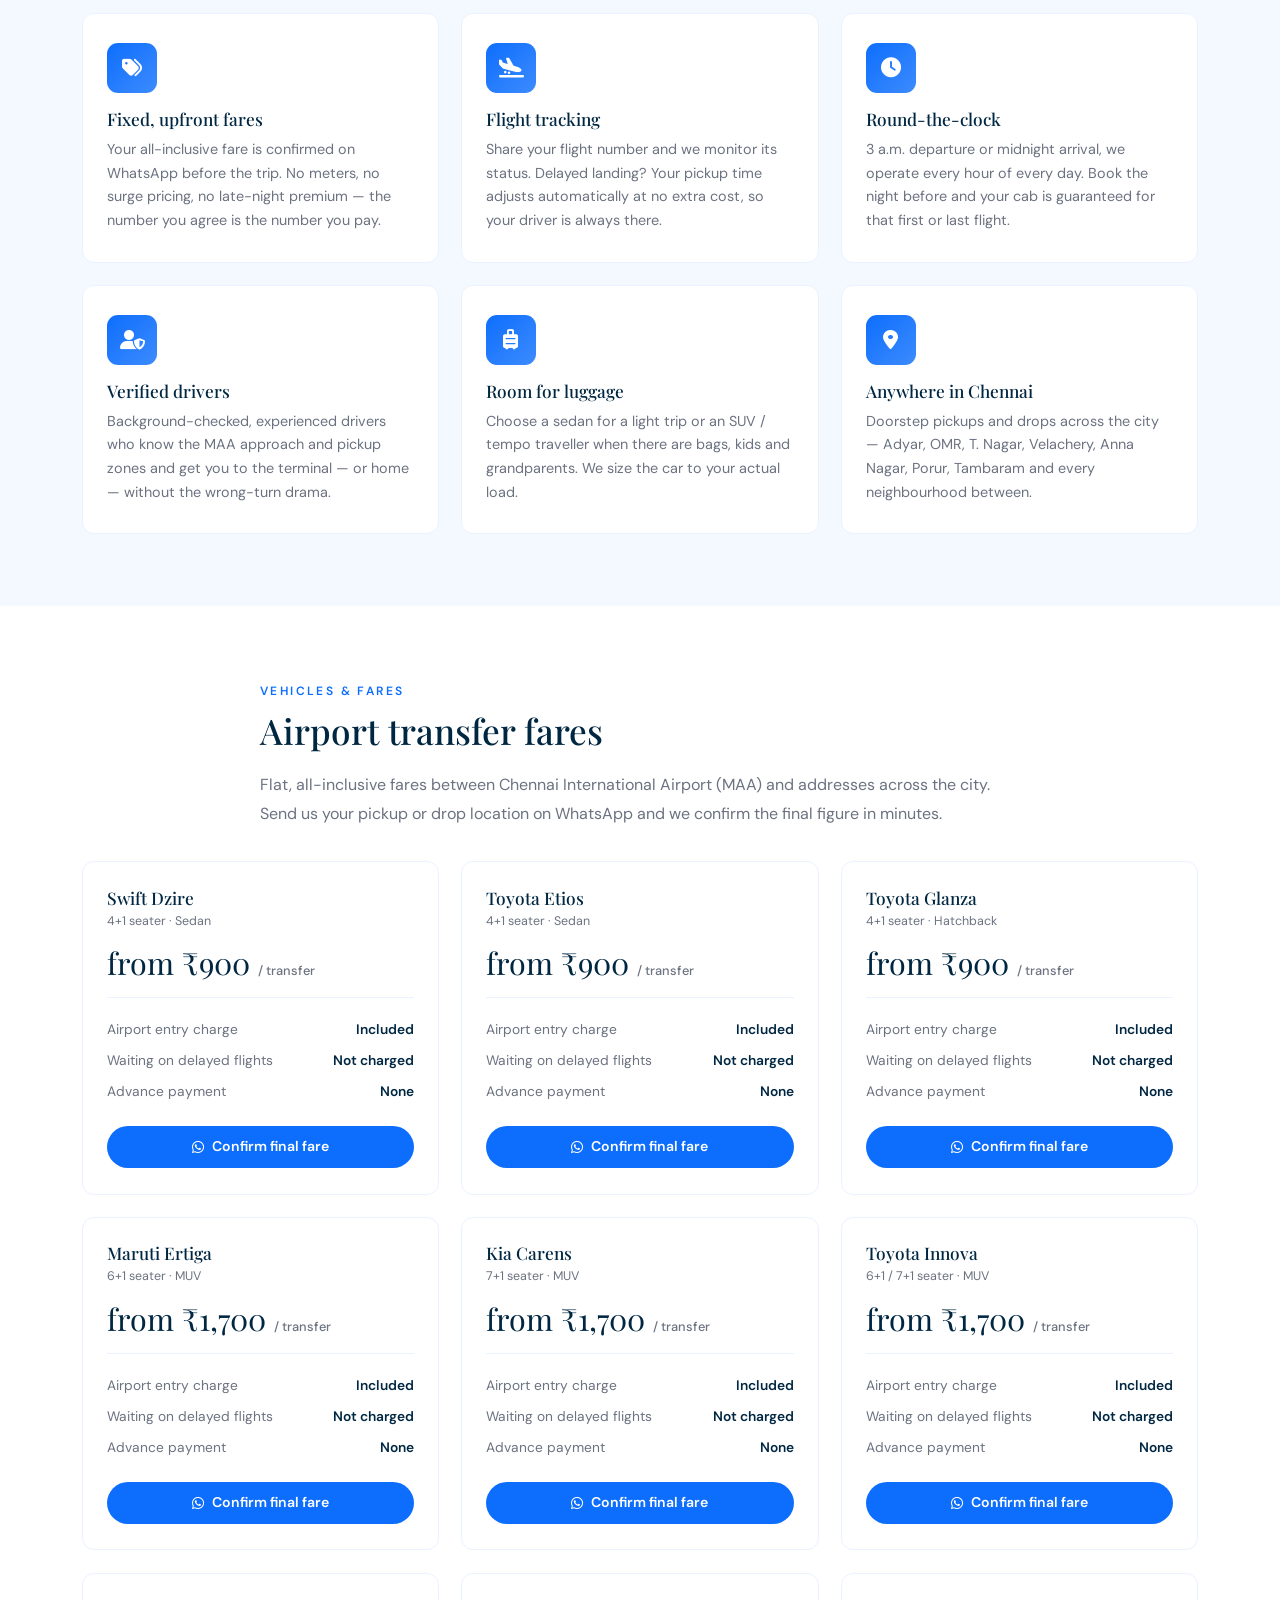
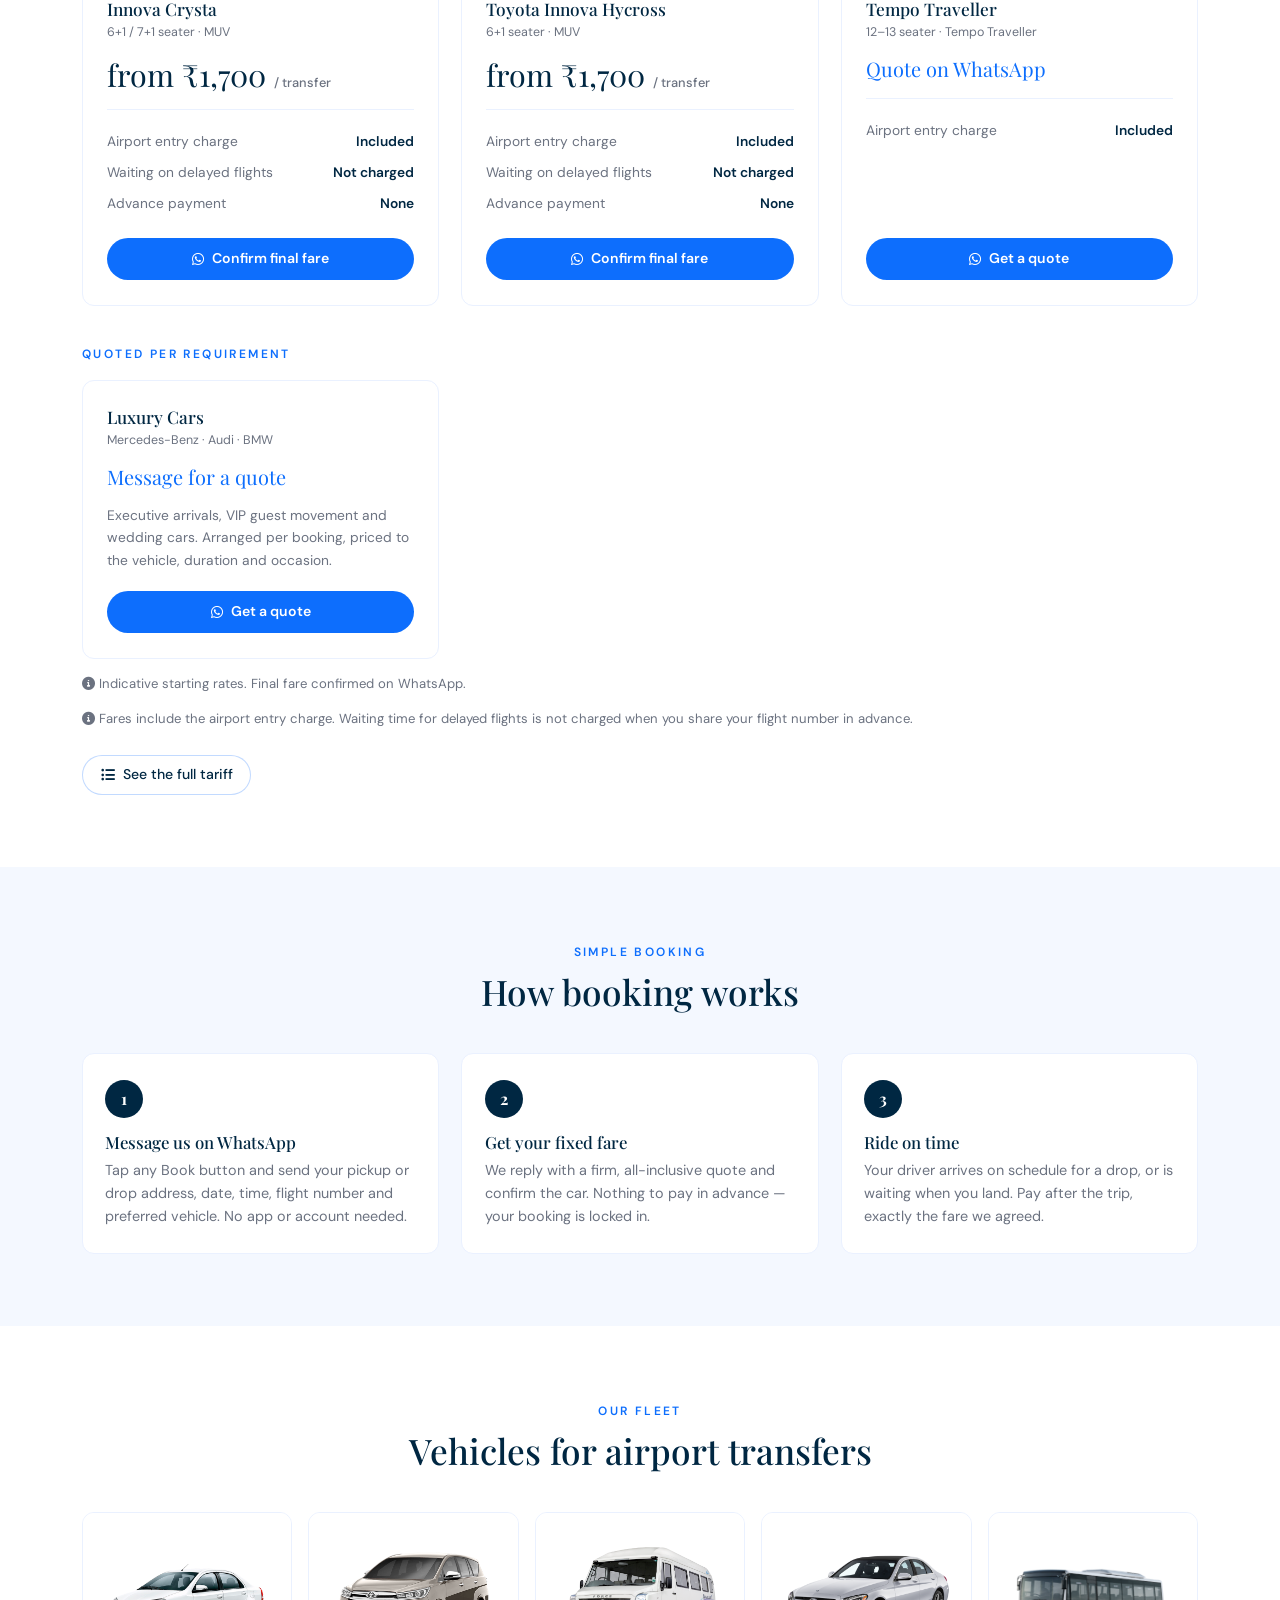
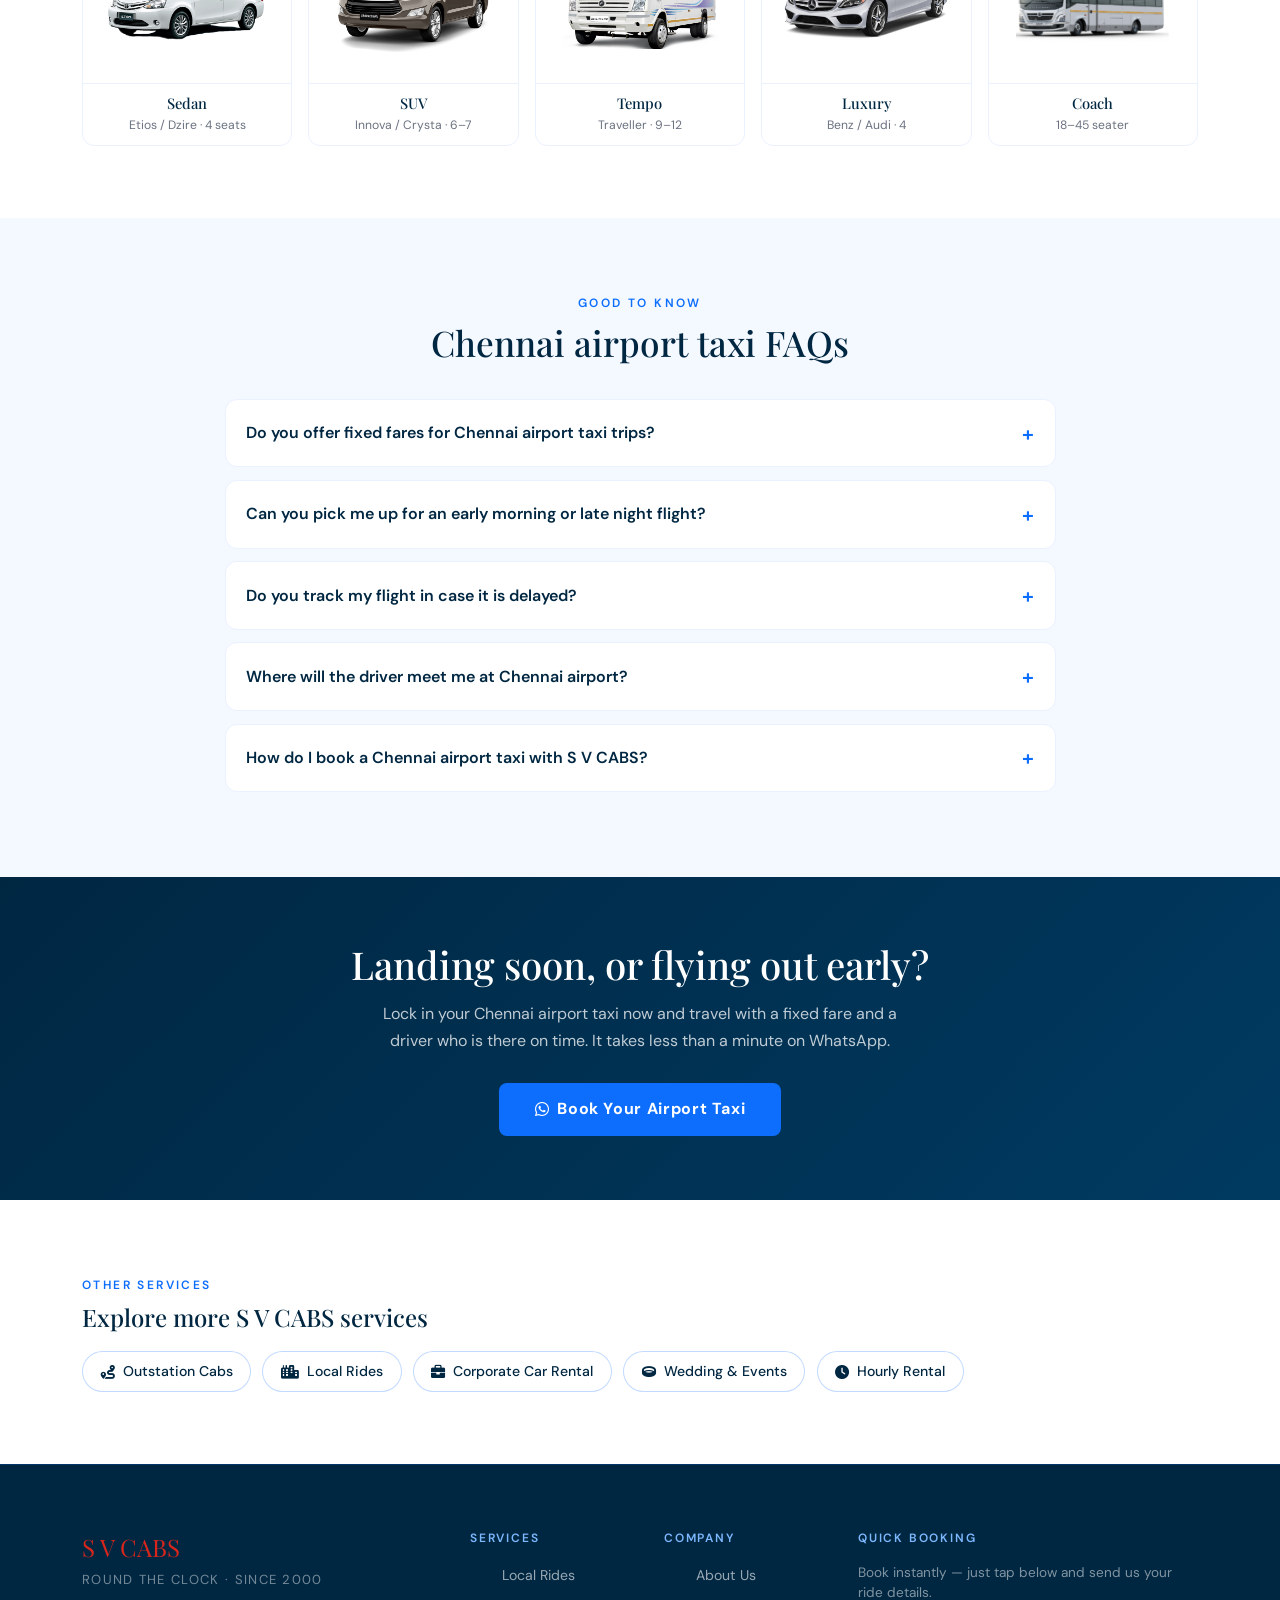
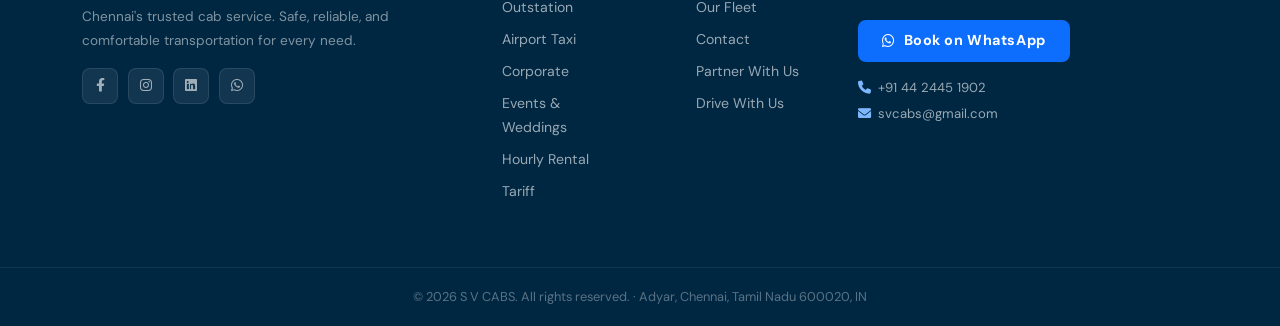
==== commit 0c057111: "Add JSON-driven fare cards and a tariff page Every service page promised "fixed, all-inclusive fares" ====
--- a/chennai-airport-taxi.html
+++ b/chennai-airport-taxi.html
@@ -111,6 +111,153 @@
   }
   </script>
 
+  <!-- Pricing JSON-LD — generated by tools/build-fares.mjs, do not hand-edit -->
+  <!-- FARES-LD:START -->
+  <script type="application/ld+json">
+  {
+    "@context": "https://schema.org",
+    "@type": "OfferCatalog",
+    "name": "S V CABS, Chennai — indicative tariff",
+    "url": "https://svcabs.net/chennai-airport-taxi.html",
+    "provider": {
+      "@type": "TaxiService",
+      "name": "S V CABS",
+      "url": "https://svcabs.net"
+    },
+    "itemListElement": [
+      {
+        "@type": "Offer",
+        "name": "Swift Dzire — Chennai airport transfer",
+        "priceSpecification": {
+          "@type": "PriceSpecification",
+          "price": "900",
+          "priceCurrency": "INR",
+          "valueAddedTaxIncluded": false
+        },
+        "itemOffered": {
+          "@type": "Service",
+          "name": "Swift Dzire car rental, Chennai"
+        },
+        "availability": "https://schema.org/InStock",
+        "url": "https://svcabs.net/chennai-airport-taxi.html"
+      },
+      {
+        "@type": "Offer",
+        "name": "Toyota Etios — Chennai airport transfer",
+        "priceSpecification": {
+          "@type": "PriceSpecification",
+          "price": "900",
+          "priceCurrency": "INR",
+          "valueAddedTaxIncluded": false
+        },
+        "itemOffered": {
+          "@type": "Service",
+          "name": "Toyota Etios car rental, Chennai"
+        },
+        "availability": "https://schema.org/InStock",
+        "url": "https://svcabs.net/chennai-airport-taxi.html"
+      },
+      {
+        "@type": "Offer",
+        "name": "Toyota Glanza — Chennai airport transfer",
+        "priceSpecification": {
+          "@type": "PriceSpecification",
+          "price": "900",
+          "priceCurrency": "INR",
+          "valueAddedTaxIncluded": false
+        },
+        "itemOffered": {
+          "@type": "Service",
+          "name": "Toyota Glanza car rental, Chennai"
+        },
+        "availability": "https://schema.org/InStock",
+        "url": "https://svcabs.net/chennai-airport-taxi.html"
+      },
+      {
+        "@type": "Offer",
+        "name": "Maruti Ertiga — Chennai airport transfer",
+        "priceSpecification": {
+          "@type": "PriceSpecification",
+          "price": "1700",
+          "priceCurrency": "INR",
+          "valueAddedTaxIncluded": false
+        },
+        "itemOffered": {
+          "@type": "Service",
+          "name": "Maruti Ertiga car rental, Chennai"
+        },
+        "availability": "https://schema.org/InStock",
+        "url": "https://svcabs.net/chennai-airport-taxi.html"
+      },
+      {
+        "@type": "Offer",
+        "name": "Kia Carens — Chennai airport transfer",
+        "priceSpecification": {
+          "@type": "PriceSpecification",
+          "price": "1700",
+          "priceCurrency": "INR",
+          "valueAddedTaxIncluded": false
+        },
+        "itemOffered": {
+          "@type": "Service",
+          "name": "Kia Carens car rental, Chennai"
+        },
+        "availability": "https://schema.org/InStock",
+        "url": "https://svcabs.net/chennai-airport-taxi.html"
+      },
+      {
+        "@type": "Offer",
+        "name": "Toyota Innova — Chennai airport transfer",
+        "priceSpecification": {
+          "@type": "PriceSpecification",
+          "price": "1700",
+          "priceCurrency": "INR",
+          "valueAddedTaxIncluded": false
+        },
+        "itemOffered": {
+          "@type": "Service",
+          "name": "Toyota Innova car rental, Chennai"
+        },
+        "availability": "https://schema.org/InStock",
+        "url": "https://svcabs.net/chennai-airport-taxi.html"
+      },
+      {
+        "@type": "Offer",
+        "name": "Innova Crysta — Chennai airport transfer",
+        "priceSpecification": {
+          "@type": "PriceSpecification",
+          "price": "1700",
+          "priceCurrency": "INR",
+          "valueAddedTaxIncluded": false
+        },
+        "itemOffered": {
+          "@type": "Service",
+          "name": "Innova Crysta car rental, Chennai"
+        },
+        "availability": "https://schema.org/InStock",
+        "url": "https://svcabs.net/chennai-airport-taxi.html"
+      },
+      {
+        "@type": "Offer",
+        "name": "Toyota Innova Hycross — Chennai airport transfer",
+        "priceSpecification": {
+          "@type": "PriceSpecification",
+          "price": "1700",
+          "priceCurrency": "INR",
+          "valueAddedTaxIncluded": false
+        },
+        "itemOffered": {
+          "@type": "Service",
+          "name": "Toyota Innova Hycross car rental, Chennai"
+        },
+        "availability": "https://schema.org/InStock",
+        "url": "https://svcabs.net/chennai-airport-taxi.html"
+      }
+    ]
+  }
+  </script>
+  <!-- FARES-LD:END -->
+
   <link rel="icon" type="image/x-icon" href="assets/images/svcabs-ico.ico" />
 
   <!-- Fonts -->
@@ -220,6 +367,26 @@
     .fare-table .fare-cta { color: #0d6efd; font-weight: 600; white-space: nowrap; }
     .fare-note { color: var(--gray); font-size: .82rem; margin-top: .9rem; }
 
+    /* Fare cards */
+    .fare-grid { display: grid; grid-template-columns: repeat(3, 1fr); gap: 1.4rem; margin-top: .5rem; }
+    .fare-card { background: var(--white); border: 1px solid var(--light); border-radius: var(--radius); padding: 1.6rem 1.5rem; display: flex; flex-direction: column; transition: all var(--transition); }
+    .lp-section.alt .fare-card { background: var(--white); }
+    .fare-card:hover { transform: translateY(-4px); box-shadow: 0 14px 40px rgba(0,0,0,.08); border-color: #0d6efd; }
+    .fare-card .fc-img { width: 100%; height: 130px; object-fit: contain; background: var(--white); padding: .2rem 0 .9rem; }
+    .fare-card h3 { font-size: 1.08rem; color: var(--navy); margin-bottom: .2rem; }
+    .fare-card .fc-seats { font-size: .78rem; color: var(--gray); margin-bottom: 1rem; }
+    .fare-card .fc-rate { font-family: var(--font-display); font-size: 1.9rem; color: var(--navy); line-height: 1.1; }
+    .fare-card .fc-rate small { font-family: var(--font-body); font-size: .8rem; color: var(--gray); font-weight: 500; }
+    .fare-card .fc-blurb { color: var(--gray); font-size: .86rem; line-height: 1.65; margin: 1rem 0 1.2rem; }
+    .fare-card .fc-rows { list-style: none; margin: 1.1rem 0 1.2rem; padding: 1rem 0 0; border-top: 1px solid var(--light); }
+    .fare-card .fc-row { display: flex; justify-content: space-between; gap: 1rem; font-size: .86rem; padding: .32rem 0; }
+    .fare-card .fc-row span:first-child { color: var(--gray); }
+    .fare-card .fc-row span:last-child { color: var(--navy); font-weight: 600; text-align: right; }
+    .fare-card .fc-btn { margin-top: auto; display: inline-flex; align-items: center; justify-content: center; gap: .5rem; background: #0d6efd; color: var(--white); font-size: .88rem; font-weight: 600; padding: .65rem 1rem; border-radius: 100px; transition: all var(--transition); }
+    .fare-card .fc-btn:hover { background: var(--navy); color: var(--white); }
+    .fare-card.is-quote .fc-rate { font-size: 1.25rem; color: #0d6efd; }
+    .fare-card.is-pending { border-style: dashed; }
+
     /* Steps */
     .step-row { display: grid; grid-template-columns: repeat(3, 1fr); gap: 1.4rem; margin-top: .5rem; }
     .step { position: relative; padding: 1.6rem 1.4rem; background: var(--white); border: 1px solid var(--light); border-radius: var(--radius); }
@@ -270,12 +437,12 @@
 
     /* Responsive */
     @media (max-width: 991px) {
-      .feature-grid, .step-row { grid-template-columns: 1fr 1fr; }
+      .feature-grid, .step-row, .fare-grid { grid-template-columns: 1fr 1fr; }
       .fleet-strip { grid-template-columns: repeat(3, 1fr); }
     }
     @media (max-width: 767px) {
       .top-bar { display: none; }
-      .feature-grid, .step-row { grid-template-columns: 1fr; }
+      .feature-grid, .step-row, .fare-grid { grid-template-columns: 1fr; }
       .fleet-strip { grid-template-columns: 1fr 1fr; }
       .fare-table { display: block; overflow-x: auto; white-space: nowrap; }
     }
@@ -322,6 +489,7 @@
         <li class="nav-item"><a class="nav-link" href="index.html#about">About</a></li>
         <li class="nav-item"><a class="nav-link" href="index.html#services">Services</a></li>
         <li class="nav-item"><a class="nav-link" href="index.html#fleet">Fleet</a></li>
+        <li class="nav-item"><a class="nav-link" href="tariff.html">Tariff</a></li>
         <li class="nav-item"><a class="nav-link" href="index.html#contact">Contact</a></li>
         <li class="nav-item ms-2">
           <a class="nav-link nav-cta" href="https://api.whatsapp.com/send?phone=919444141019&text=Hi!%20I%20would%20like%20to%20book%20a%20Chennai%20airport%20taxi." target="_blank">
@@ -416,22 +584,123 @@
   <div class="container">
     <div style="max-width:760px;margin:0 auto 2rem">
       <div class="eyebrow">Vehicles &amp; fares</div>
-      <h2>Pick your vehicle, get a fixed quote</h2>
-      <p class="lp-prose" style="color:var(--gray);line-height:1.8">Fares depend on your vehicle type and the distance between the airport and your address. Tell us your pickup or drop location on WhatsApp and we send back a firm, all-inclusive price in minutes.</p>
-    </div>
-    <!-- NOTE TO OWNER: replace "Get quote" cells with real fixed fares once finalised (see CLAUDE.md §11). Do not ship placeholder ₹ figures. -->
-    <table class="fare-table">
-      <thead>
-        <tr><th>Vehicle</th><th>Best for</th><th>Seats</th><th>Airport fare</th></tr>
-      </thead>
-      <tbody>
-        <tr><td>Sedan — Etios / Dzire</td><td>Solo, couples, light luggage</td><td>4</td><td class="fare-cta">Get quote on WhatsApp</td></tr>
-        <tr><td>SUV — Innova / Crysta</td><td>Families, extra luggage</td><td>6–7</td><td class="fare-cta">Get quote on WhatsApp</td></tr>
-        <tr><td>Tempo Traveller</td><td>Groups &amp; large families</td><td>9–12</td><td class="fare-cta">Get quote on WhatsApp</td></tr>
-        <tr><td>Luxury — Benz / Audi</td><td>Premium &amp; VIP arrivals</td><td>4</td><td class="fare-cta">Get quote on WhatsApp</td></tr>
-      </tbody>
-    </table>
-    <p class="fare-note"><i class="fas fa-circle-info"></i> All fares are confirmed upfront and include the airport entry charge. Waiting time for delayed flights is not charged when you share your flight number in advance.</p>
+      <h2>Airport transfer fares</h2>
+      <p class="lp-prose" style="color:var(--gray);line-height:1.8">Flat, all-inclusive fares between Chennai International Airport (MAA) and addresses across the city. Send us your pickup or drop location on WhatsApp and we confirm the final figure in minutes.</p>
+    </div>
+<!-- FARES:START -->
+  <div class="fare-grid">
+    <div class="fare-card">
+      <h3>Swift Dzire</h3>
+      <p class="fc-seats">4+1 seater · Sedan</p>
+      <div class="fc-rate">from ₹900 <small>/ transfer</small></div>
+      <ul class="fc-rows">
+        <li class="fc-row"><span>Airport entry charge</span><span>Included</span></li>
+        <li class="fc-row"><span>Waiting on delayed flights</span><span>Not charged</span></li>
+        <li class="fc-row"><span>Advance payment</span><span>None</span></li>
+      </ul>
+      <a href="https://api.whatsapp.com/send?phone=919444141019&text=Hi!%20I%20would%20like%20a%20fare%20for%20the%20Swift%20Dzire%20in%20Chennai." target="_blank" rel="noopener" class="fc-btn"><i class="fab fa-whatsapp"></i> Confirm final fare</a>
+    </div>
+    <div class="fare-card">
+      <h3>Toyota Etios</h3>
+      <p class="fc-seats">4+1 seater · Sedan</p>
+      <div class="fc-rate">from ₹900 <small>/ transfer</small></div>
+      <ul class="fc-rows">
+        <li class="fc-row"><span>Airport entry charge</span><span>Included</span></li>
+        <li class="fc-row"><span>Waiting on delayed flights</span><span>Not charged</span></li>
+        <li class="fc-row"><span>Advance payment</span><span>None</span></li>
+      </ul>
+      <a href="https://api.whatsapp.com/send?phone=919444141019&text=Hi!%20I%20would%20like%20a%20fare%20for%20the%20Toyota%20Etios%20in%20Chennai." target="_blank" rel="noopener" class="fc-btn"><i class="fab fa-whatsapp"></i> Confirm final fare</a>
+    </div>
+    <div class="fare-card">
+      <h3>Toyota Glanza</h3>
+      <p class="fc-seats">4+1 seater · Hatchback</p>
+      <div class="fc-rate">from ₹900 <small>/ transfer</small></div>
+      <ul class="fc-rows">
+        <li class="fc-row"><span>Airport entry charge</span><span>Included</span></li>
+        <li class="fc-row"><span>Waiting on delayed flights</span><span>Not charged</span></li>
+        <li class="fc-row"><span>Advance payment</span><span>None</span></li>
+      </ul>
+      <a href="https://api.whatsapp.com/send?phone=919444141019&text=Hi!%20I%20would%20like%20a%20fare%20for%20the%20Toyota%20Glanza%20in%20Chennai." target="_blank" rel="noopener" class="fc-btn"><i class="fab fa-whatsapp"></i> Confirm final fare</a>
+    </div>
+    <div class="fare-card">
+      <h3>Maruti Ertiga</h3>
+      <p class="fc-seats">6+1 seater · MUV</p>
+      <div class="fc-rate">from ₹1,700 <small>/ transfer</small></div>
+      <ul class="fc-rows">
+        <li class="fc-row"><span>Airport entry charge</span><span>Included</span></li>
+        <li class="fc-row"><span>Waiting on delayed flights</span><span>Not charged</span></li>
+        <li class="fc-row"><span>Advance payment</span><span>None</span></li>
+      </ul>
+      <a href="https://api.whatsapp.com/send?phone=919444141019&text=Hi!%20I%20would%20like%20a%20fare%20for%20the%20Maruti%20Ertiga%20in%20Chennai." target="_blank" rel="noopener" class="fc-btn"><i class="fab fa-whatsapp"></i> Confirm final fare</a>
+    </div>
+    <div class="fare-card">
+      <h3>Kia Carens</h3>
+      <p class="fc-seats">7+1 seater · MUV</p>
+      <div class="fc-rate">from ₹1,700 <small>/ transfer</small></div>
+      <ul class="fc-rows">
+        <li class="fc-row"><span>Airport entry charge</span><span>Included</span></li>
+        <li class="fc-row"><span>Waiting on delayed flights</span><span>Not charged</span></li>
+        <li class="fc-row"><span>Advance payment</span><span>None</span></li>
+      </ul>
+      <a href="https://api.whatsapp.com/send?phone=919444141019&text=Hi!%20I%20would%20like%20a%20fare%20for%20the%20Kia%20Carens%20in%20Chennai." target="_blank" rel="noopener" class="fc-btn"><i class="fab fa-whatsapp"></i> Confirm final fare</a>
+    </div>
+    <div class="fare-card">
+      <h3>Toyota Innova</h3>
+      <p class="fc-seats">6+1 / 7+1 seater · MUV</p>
+      <div class="fc-rate">from ₹1,700 <small>/ transfer</small></div>
+      <ul class="fc-rows">
+        <li class="fc-row"><span>Airport entry charge</span><span>Included</span></li>
+        <li class="fc-row"><span>Waiting on delayed flights</span><span>Not charged</span></li>
+        <li class="fc-row"><span>Advance payment</span><span>None</span></li>
+      </ul>
+      <a href="https://api.whatsapp.com/send?phone=919444141019&text=Hi!%20I%20would%20like%20a%20fare%20for%20the%20Toyota%20Innova%20in%20Chennai." target="_blank" rel="noopener" class="fc-btn"><i class="fab fa-whatsapp"></i> Confirm final fare</a>
+    </div>
+    <div class="fare-card">
+      <h3>Innova Crysta</h3>
+      <p class="fc-seats">6+1 / 7+1 seater · MUV</p>
+      <div class="fc-rate">from ₹1,700 <small>/ transfer</small></div>
+      <ul class="fc-rows">
+        <li class="fc-row"><span>Airport entry charge</span><span>Included</span></li>
+        <li class="fc-row"><span>Waiting on delayed flights</span><span>Not charged</span></li>
+        <li class="fc-row"><span>Advance payment</span><span>None</span></li>
+      </ul>
+      <a href="https://api.whatsapp.com/send?phone=919444141019&text=Hi!%20I%20would%20like%20a%20fare%20for%20the%20Innova%20Crysta%20in%20Chennai." target="_blank" rel="noopener" class="fc-btn"><i class="fab fa-whatsapp"></i> Confirm final fare</a>
+    </div>
+    <div class="fare-card">
+      <h3>Toyota Innova Hycross</h3>
+      <p class="fc-seats">6+1 seater · MUV</p>
+      <div class="fc-rate">from ₹1,700 <small>/ transfer</small></div>
+      <ul class="fc-rows">
+        <li class="fc-row"><span>Airport entry charge</span><span>Included</span></li>
+        <li class="fc-row"><span>Waiting on delayed flights</span><span>Not charged</span></li>
+        <li class="fc-row"><span>Advance payment</span><span>None</span></li>
+      </ul>
+      <a href="https://api.whatsapp.com/send?phone=919444141019&text=Hi!%20I%20would%20like%20a%20fare%20for%20the%20Toyota%20Innova%20Hycross%20in%20Chennai." target="_blank" rel="noopener" class="fc-btn"><i class="fab fa-whatsapp"></i> Confirm final fare</a>
+    </div>
+    <div class="fare-card is-quote">
+      <h3>Tempo Traveller</h3>
+      <p class="fc-seats">12–13 seater · Tempo Traveller</p>
+      <div class="fc-rate">Quote on WhatsApp</div>
+      <ul class="fc-rows">
+        <li class="fc-row"><span>Airport entry charge</span><span>Included</span></li>
+      </ul>
+      <a href="https://api.whatsapp.com/send?phone=919444141019&text=Hi!%20I%20would%20like%20a%20fare%20for%20the%20Tempo%20Traveller%20in%20Chennai." target="_blank" rel="noopener" class="fc-btn"><i class="fab fa-whatsapp"></i> Get a quote</a>
+    </div>
+  </div>
+  <div class="eyebrow" style="margin-top:2.4rem">Quoted per requirement</div>
+  <div class="fare-grid">
+    <div class="fare-card is-quote">
+      <h3>Luxury Cars</h3>
+      <p class="fc-seats">Mercedes-Benz · Audi · BMW</p>
+      <div class="fc-rate">Message for a quote</div>
+      <p class="fc-blurb">Executive arrivals, VIP guest movement and wedding cars. Arranged per booking, priced to the vehicle, duration and occasion.</p>
+      <a href="https://api.whatsapp.com/send?phone=919444141019&text=Hi!%20I%20would%20like%20a%20quote%20for%20a%20luxury%20car%20(Mercedes-Benz%20%2F%20Audi%20%2F%20BMW)%20in%20Chennai." target="_blank" rel="noopener" class="fc-btn"><i class="fab fa-whatsapp"></i> Get a quote</a>
+    </div>
+  </div>
+  <p class="fare-note"><i class="fas fa-circle-info"></i> Indicative starting rates. Final fare confirmed on WhatsApp.</p>
+  <!-- FARES:END -->
+    <p class="fare-note"><i class="fas fa-circle-info"></i> Fares include the airport entry charge. Waiting time for delayed flights is not charged when you share your flight number in advance.</p>
+    <div class="related" style="margin-top:1.6rem"><a href="tariff.html"><i class="fas fa-list-ul"></i> See the full tariff</a></div>
   </div>
 </section>
 
@@ -576,6 +845,7 @@
           <li><a href="corporate-car-rental-chennai.html">Corporate</a></li>
           <li><a href="wedding-event-car-rental-chennai.html">Events &amp; Weddings</a></li>
           <li><a href="hourly-car-rental-chennai.html">Hourly Rental</a></li>
+          <li><a href="tariff.html">Tariff</a></li>
         </ul>
       </div>
       <div class="col-sm-6 col-lg-2">
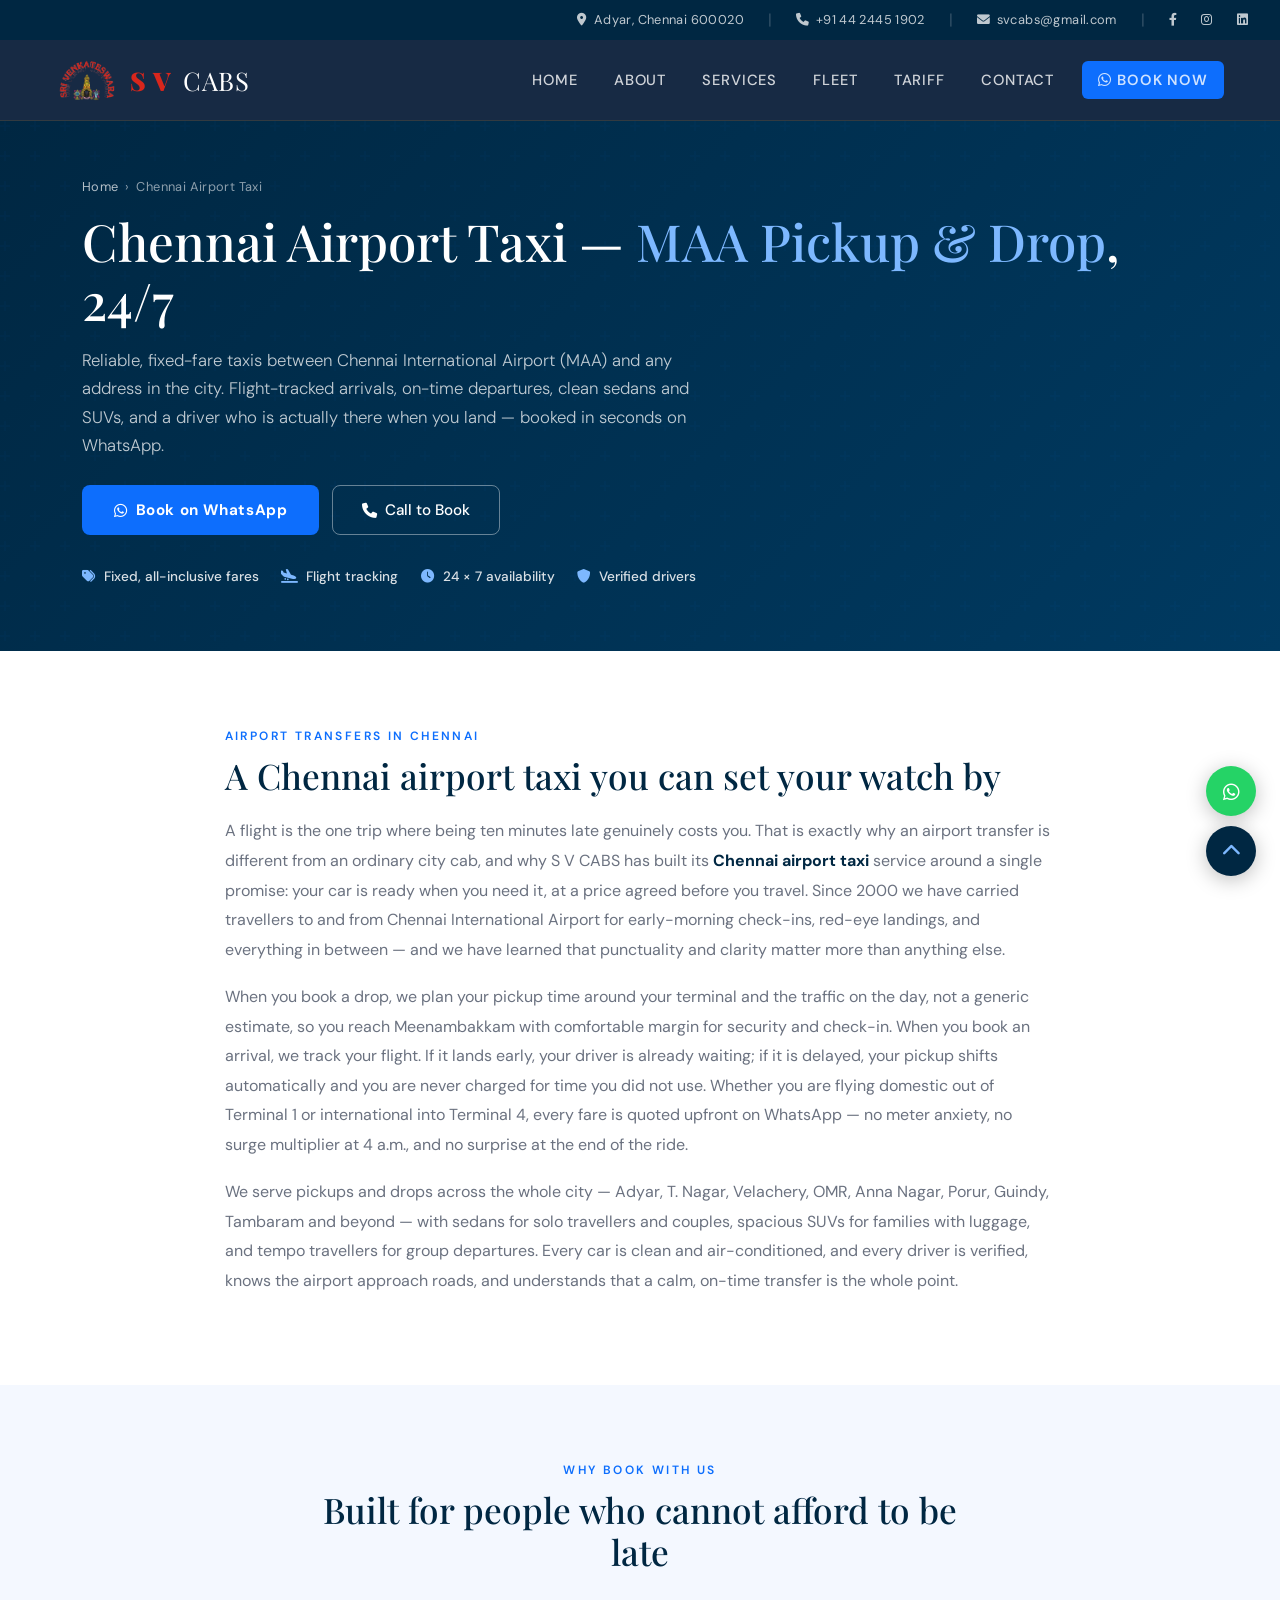
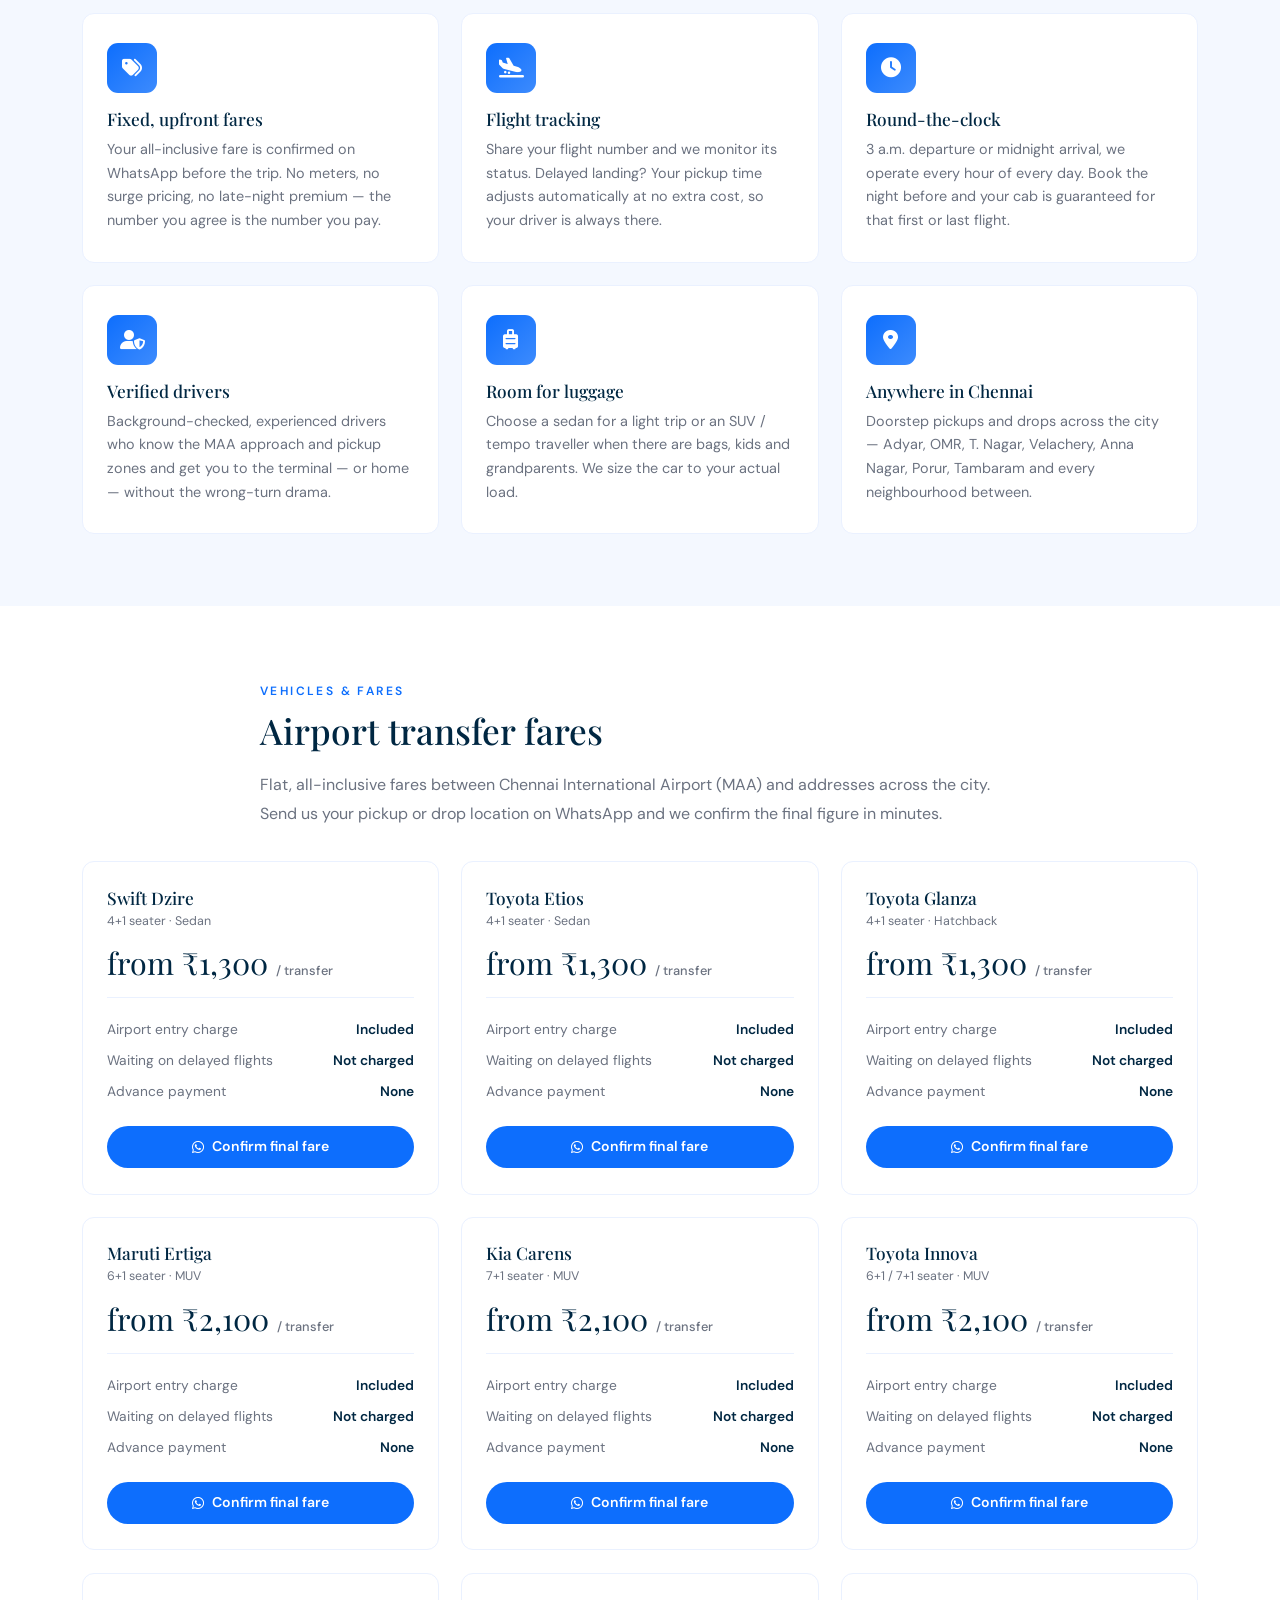
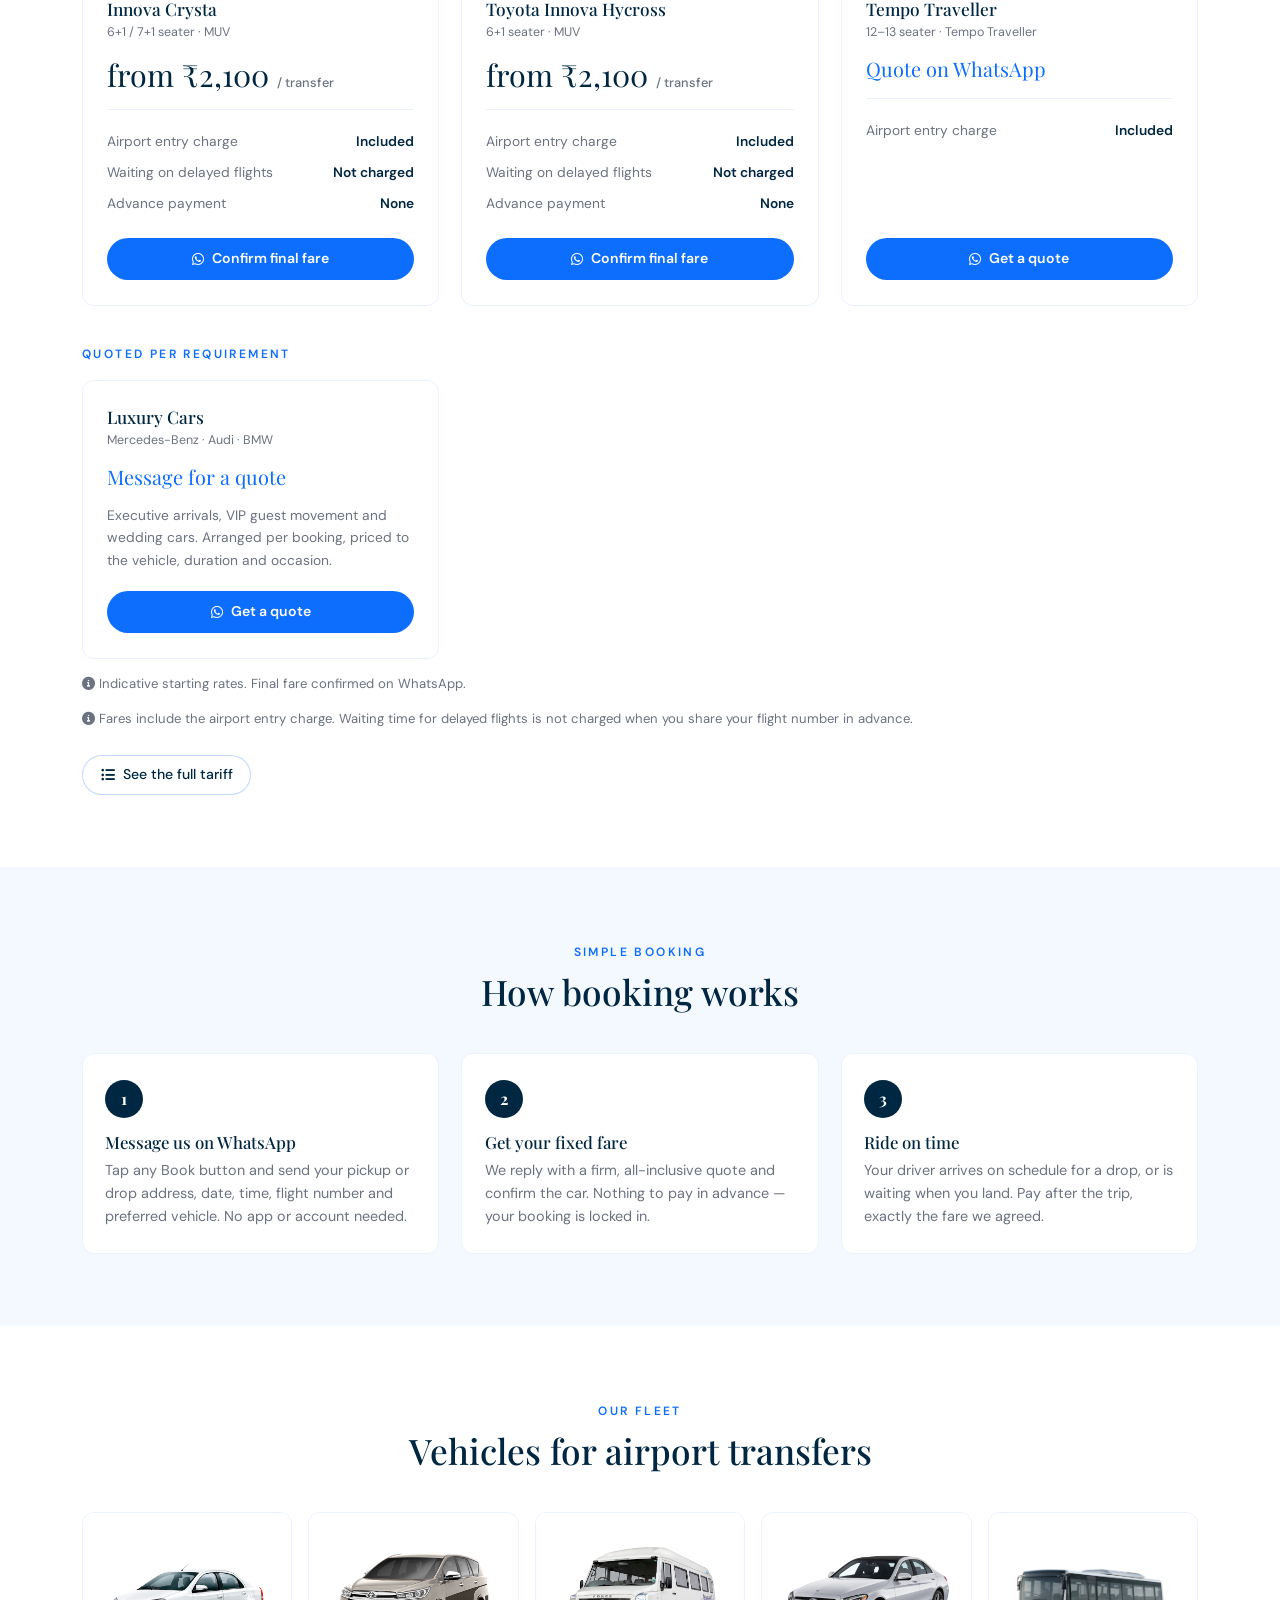
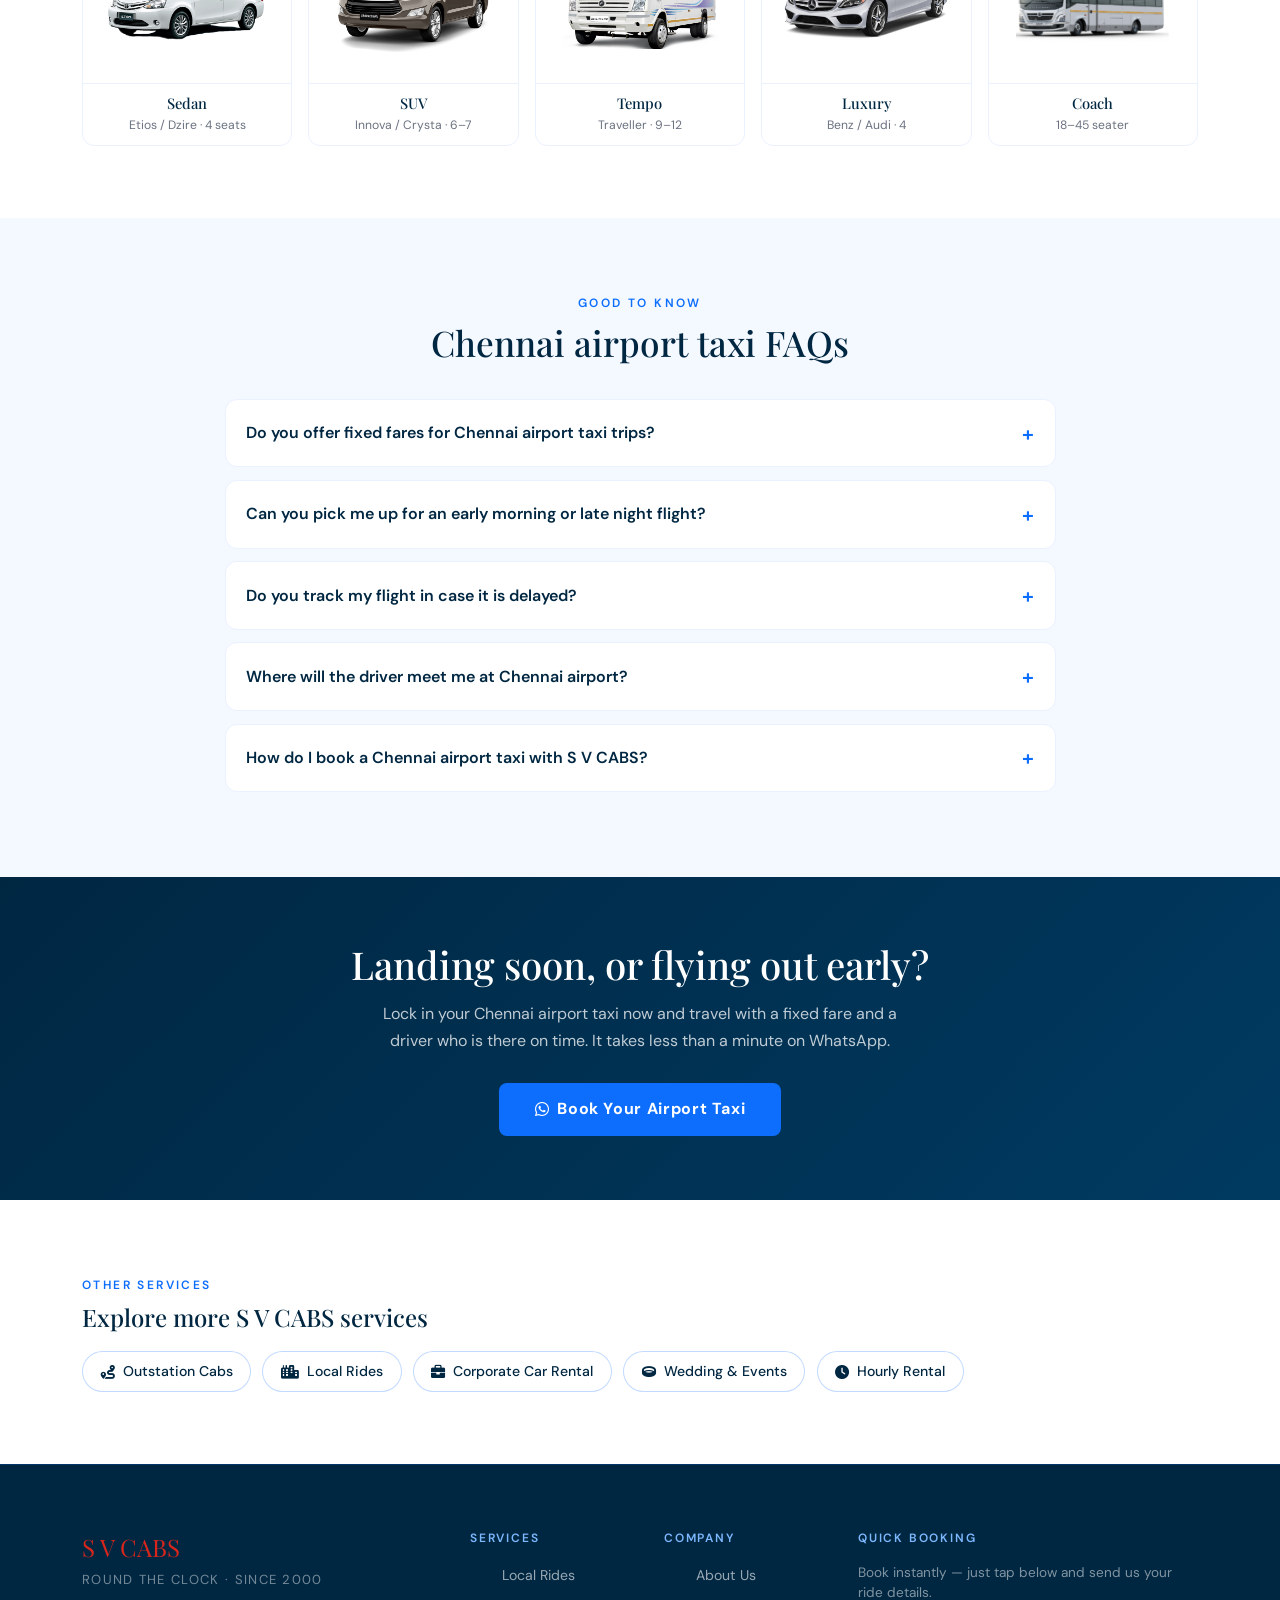
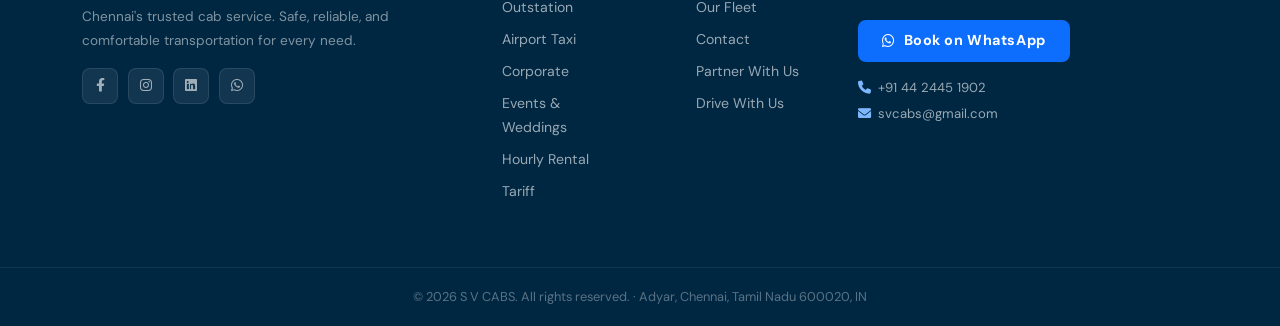
==== commit ea24de62: "Added fares and updated b2b pivot" ====
--- a/chennai-airport-taxi.html
+++ b/chennai-airport-taxi.html
@@ -130,7 +130,7 @@
         "name": "Swift Dzire — Chennai airport transfer",
         "priceSpecification": {
           "@type": "PriceSpecification",
-          "price": "900",
+          "price": "1300",
           "priceCurrency": "INR",
           "valueAddedTaxIncluded": false
         },
@@ -146,7 +146,7 @@
         "name": "Toyota Etios — Chennai airport transfer",
         "priceSpecification": {
           "@type": "PriceSpecification",
-          "price": "900",
+          "price": "1300",
           "priceCurrency": "INR",
           "valueAddedTaxIncluded": false
         },
@@ -162,7 +162,7 @@
         "name": "Toyota Glanza — Chennai airport transfer",
         "priceSpecification": {
           "@type": "PriceSpecification",
-          "price": "900",
+          "price": "1300",
           "priceCurrency": "INR",
           "valueAddedTaxIncluded": false
         },
@@ -178,7 +178,7 @@
         "name": "Maruti Ertiga — Chennai airport transfer",
         "priceSpecification": {
           "@type": "PriceSpecification",
-          "price": "1700",
+          "price": "2100",
           "priceCurrency": "INR",
           "valueAddedTaxIncluded": false
         },
@@ -194,7 +194,7 @@
         "name": "Kia Carens — Chennai airport transfer",
         "priceSpecification": {
           "@type": "PriceSpecification",
-          "price": "1700",
+          "price": "2100",
           "priceCurrency": "INR",
           "valueAddedTaxIncluded": false
         },
@@ -210,7 +210,7 @@
         "name": "Toyota Innova — Chennai airport transfer",
         "priceSpecification": {
           "@type": "PriceSpecification",
-          "price": "1700",
+          "price": "2100",
           "priceCurrency": "INR",
           "valueAddedTaxIncluded": false
         },
@@ -226,7 +226,7 @@
         "name": "Innova Crysta — Chennai airport transfer",
         "priceSpecification": {
           "@type": "PriceSpecification",
-          "price": "1700",
+          "price": "2100",
           "priceCurrency": "INR",
           "valueAddedTaxIncluded": false
         },
@@ -242,7 +242,7 @@
         "name": "Toyota Innova Hycross — Chennai airport transfer",
         "priceSpecification": {
           "@type": "PriceSpecification",
-          "price": "1700",
+          "price": "2100",
           "priceCurrency": "INR",
           "valueAddedTaxIncluded": false
         },
@@ -592,7 +592,7 @@
     <div class="fare-card">
       <h3>Swift Dzire</h3>
       <p class="fc-seats">4+1 seater · Sedan</p>
-      <div class="fc-rate">from ₹900 <small>/ transfer</small></div>
+      <div class="fc-rate">from ₹1,300 <small>/ transfer</small></div>
       <ul class="fc-rows">
         <li class="fc-row"><span>Airport entry charge</span><span>Included</span></li>
         <li class="fc-row"><span>Waiting on delayed flights</span><span>Not charged</span></li>
@@ -603,7 +603,7 @@
     <div class="fare-card">
       <h3>Toyota Etios</h3>
       <p class="fc-seats">4+1 seater · Sedan</p>
-      <div class="fc-rate">from ₹900 <small>/ transfer</small></div>
+      <div class="fc-rate">from ₹1,300 <small>/ transfer</small></div>
       <ul class="fc-rows">
         <li class="fc-row"><span>Airport entry charge</span><span>Included</span></li>
         <li class="fc-row"><span>Waiting on delayed flights</span><span>Not charged</span></li>
@@ -614,7 +614,7 @@
     <div class="fare-card">
       <h3>Toyota Glanza</h3>
       <p class="fc-seats">4+1 seater · Hatchback</p>
-      <div class="fc-rate">from ₹900 <small>/ transfer</small></div>
+      <div class="fc-rate">from ₹1,300 <small>/ transfer</small></div>
       <ul class="fc-rows">
         <li class="fc-row"><span>Airport entry charge</span><span>Included</span></li>
         <li class="fc-row"><span>Waiting on delayed flights</span><span>Not charged</span></li>
@@ -625,7 +625,7 @@
     <div class="fare-card">
       <h3>Maruti Ertiga</h3>
       <p class="fc-seats">6+1 seater · MUV</p>
-      <div class="fc-rate">from ₹1,700 <small>/ transfer</small></div>
+      <div class="fc-rate">from ₹2,100 <small>/ transfer</small></div>
       <ul class="fc-rows">
         <li class="fc-row"><span>Airport entry charge</span><span>Included</span></li>
         <li class="fc-row"><span>Waiting on delayed flights</span><span>Not charged</span></li>
@@ -636,7 +636,7 @@
     <div class="fare-card">
       <h3>Kia Carens</h3>
       <p class="fc-seats">7+1 seater · MUV</p>
-      <div class="fc-rate">from ₹1,700 <small>/ transfer</small></div>
+      <div class="fc-rate">from ₹2,100 <small>/ transfer</small></div>
       <ul class="fc-rows">
         <li class="fc-row"><span>Airport entry charge</span><span>Included</span></li>
         <li class="fc-row"><span>Waiting on delayed flights</span><span>Not charged</span></li>
@@ -647,7 +647,7 @@
     <div class="fare-card">
       <h3>Toyota Innova</h3>
       <p class="fc-seats">6+1 / 7+1 seater · MUV</p>
-      <div class="fc-rate">from ₹1,700 <small>/ transfer</small></div>
+      <div class="fc-rate">from ₹2,100 <small>/ transfer</small></div>
       <ul class="fc-rows">
         <li class="fc-row"><span>Airport entry charge</span><span>Included</span></li>
         <li class="fc-row"><span>Waiting on delayed flights</span><span>Not charged</span></li>
@@ -658,7 +658,7 @@
     <div class="fare-card">
       <h3>Innova Crysta</h3>
       <p class="fc-seats">6+1 / 7+1 seater · MUV</p>
-      <div class="fc-rate">from ₹1,700 <small>/ transfer</small></div>
+      <div class="fc-rate">from ₹2,100 <small>/ transfer</small></div>
       <ul class="fc-rows">
         <li class="fc-row"><span>Airport entry charge</span><span>Included</span></li>
         <li class="fc-row"><span>Waiting on delayed flights</span><span>Not charged</span></li>
@@ -669,7 +669,7 @@
     <div class="fare-card">
       <h3>Toyota Innova Hycross</h3>
       <p class="fc-seats">6+1 seater · MUV</p>
-      <div class="fc-rate">from ₹1,700 <small>/ transfer</small></div>
+      <div class="fc-rate">from ₹2,100 <small>/ transfer</small></div>
       <ul class="fc-rows">
         <li class="fc-row"><span>Airport entry charge</span><span>Included</span></li>
         <li class="fc-row"><span>Waiting on delayed flights</span><span>Not charged</span></li>
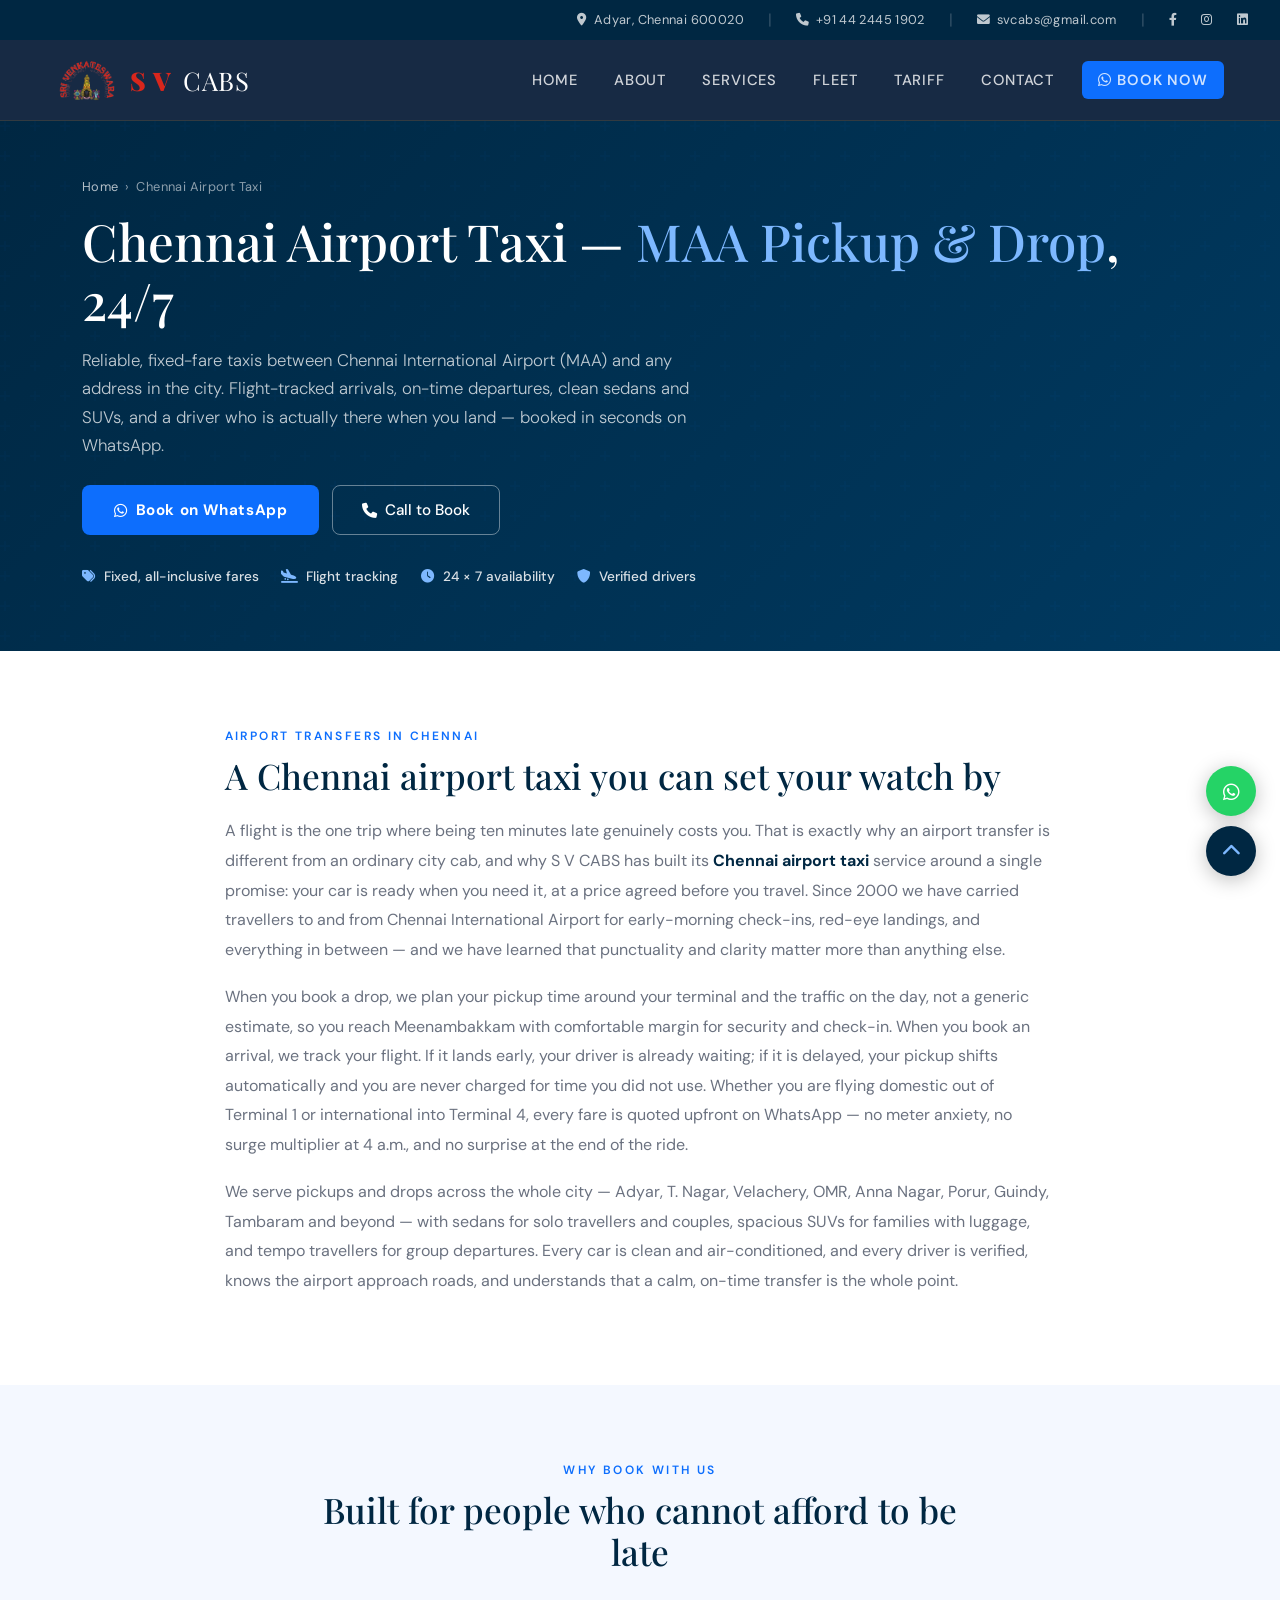
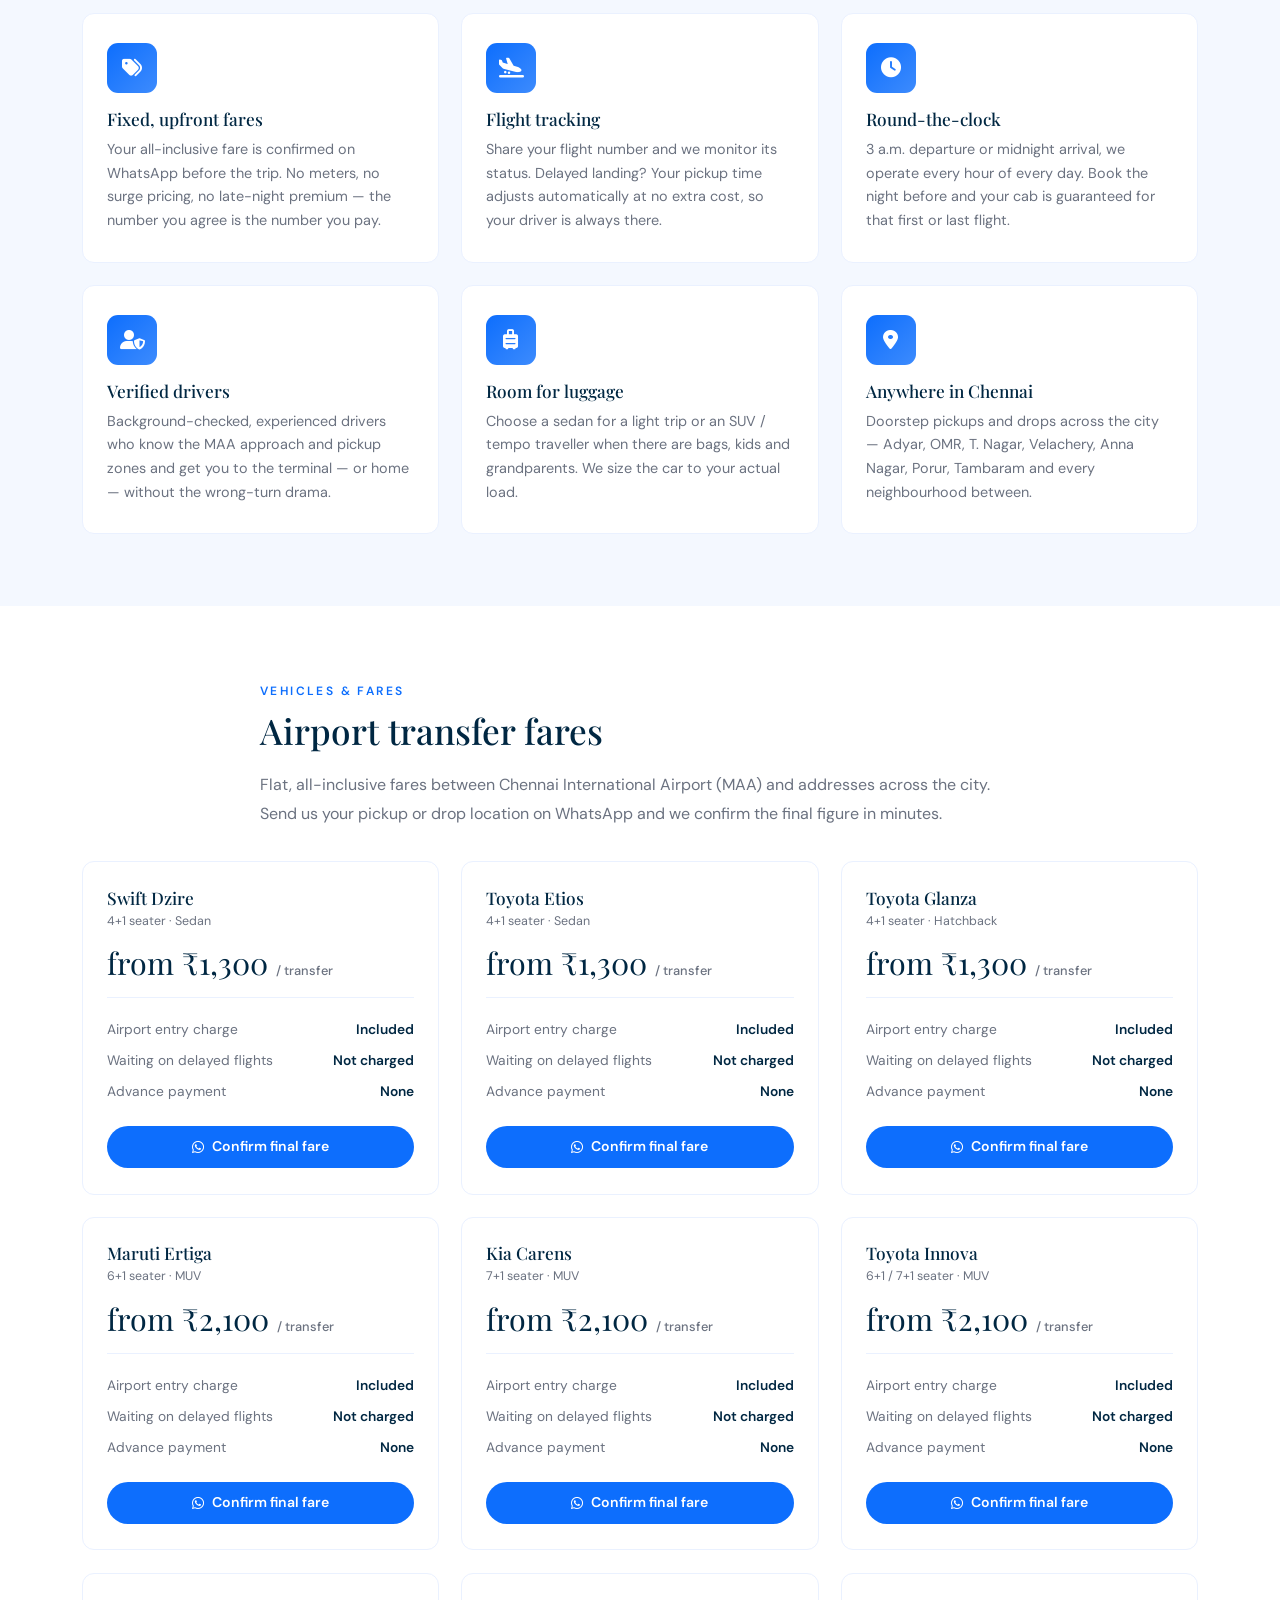
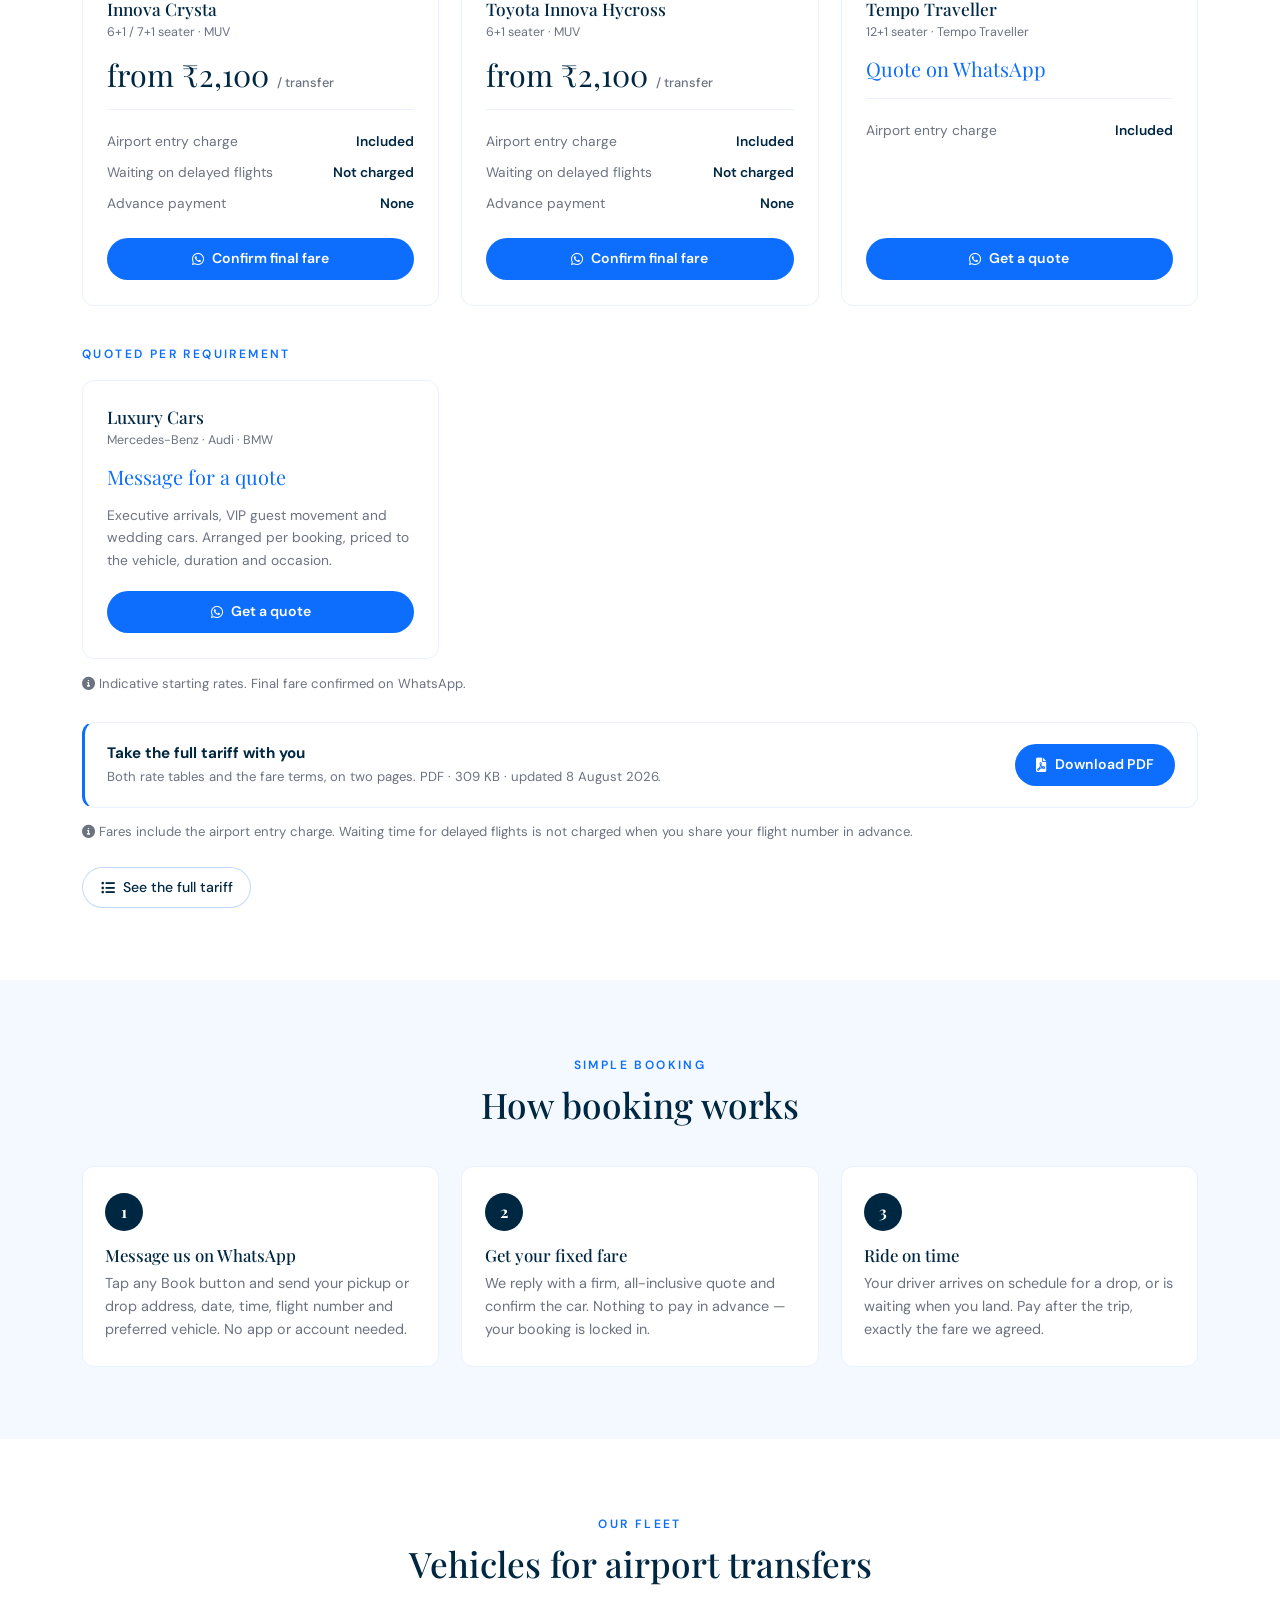
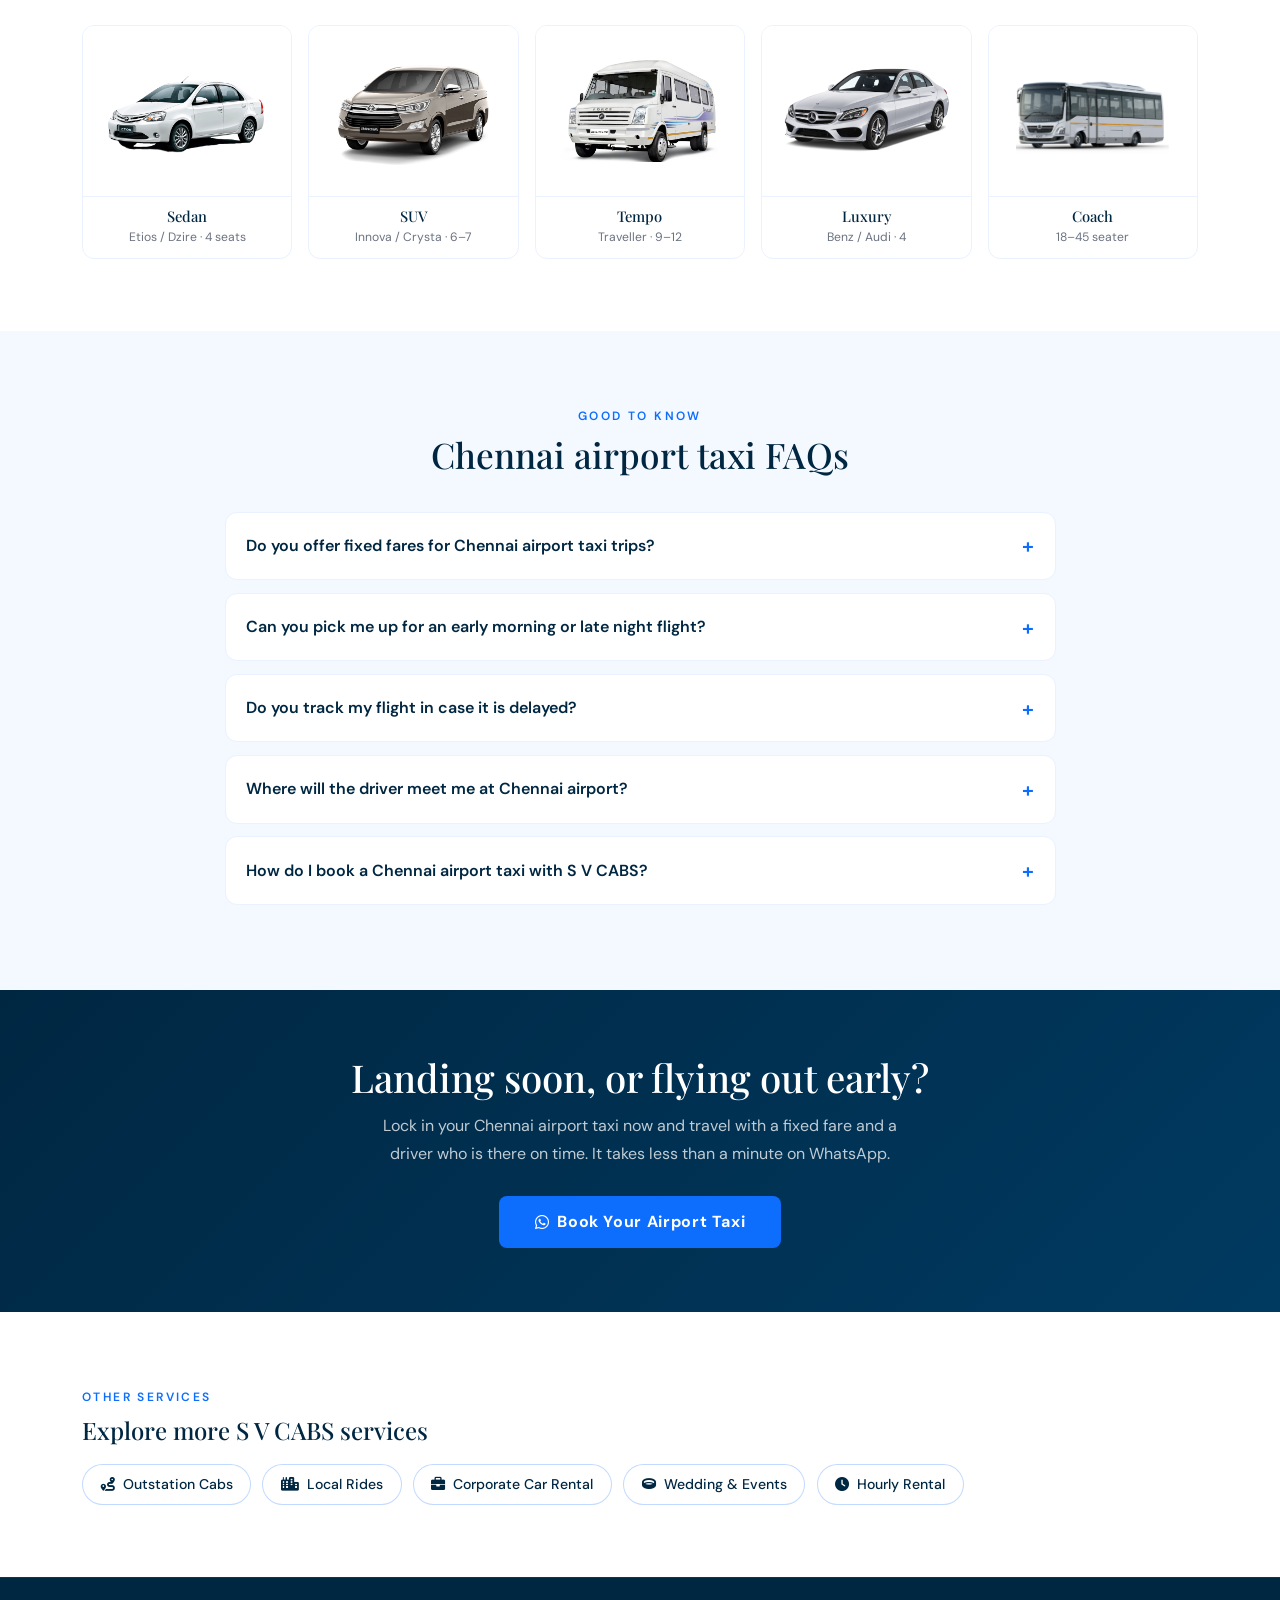
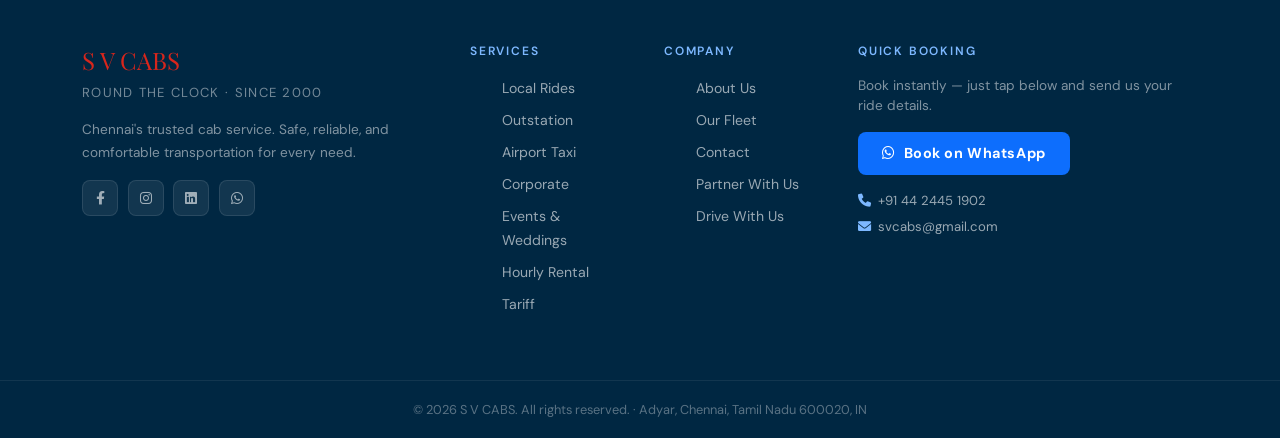
==== commit 1b7b5659: "fare card and changes" ====
--- a/chennai-airport-taxi.html
+++ b/chennai-airport-taxi.html
@@ -366,6 +366,11 @@
     .fare-table td:first-child { font-weight: 600; color: var(--navy); }
     .fare-table .fare-cta { color: #0d6efd; font-weight: 600; white-space: nowrap; }
     .fare-note { color: var(--gray); font-size: .82rem; margin-top: .9rem; }
+    .fare-dl { display: flex; align-items: center; justify-content: space-between; flex-wrap: wrap; gap: 1rem; margin-top: 1.8rem; padding: 1.15rem 1.4rem; background: var(--white); border: 1px solid var(--light); border-left: 3px solid #0d6efd; border-radius: var(--radius); }
+    .fare-dl-txt strong { display: block; color: var(--navy); font-size: .95rem; font-weight: 700; }
+    .fare-dl-txt span { color: var(--gray); font-size: .82rem; }
+    .fare-dl-btn { display: inline-flex; align-items: center; gap: .5rem; background: #0d6efd; color: var(--white); font-size: .88rem; font-weight: 600; padding: .65rem 1.3rem; border-radius: 100px; white-space: nowrap; transition: all var(--transition); }
+    .fare-dl-btn:hover { background: var(--navy); color: var(--white); }
 
     /* Fare cards */
     .fare-grid { display: grid; grid-template-columns: repeat(3, 1fr); gap: 1.4rem; margin-top: .5rem; }
@@ -679,7 +684,7 @@
     </div>
     <div class="fare-card is-quote">
       <h3>Tempo Traveller</h3>
-      <p class="fc-seats">12–13 seater · Tempo Traveller</p>
+      <p class="fc-seats">12+1 seater · Tempo Traveller</p>
       <div class="fc-rate">Quote on WhatsApp</div>
       <ul class="fc-rows">
         <li class="fc-row"><span>Airport entry charge</span><span>Included</span></li>
@@ -698,6 +703,13 @@
     </div>
   </div>
   <p class="fare-note"><i class="fas fa-circle-info"></i> Indicative starting rates. Final fare confirmed on WhatsApp.</p>
+  <div class="fare-dl">
+    <div class="fare-dl-txt">
+      <strong>Take the full tariff with you</strong>
+      <span>Both rate tables and the fare terms, on two pages. PDF · 309 KB · updated 8 August 2026.</span>
+    </div>
+    <a href="assets/docs/SV-CABS-Tariff.pdf" class="fare-dl-btn" download><i class="fas fa-file-pdf"></i> Download PDF</a>
+  </div>
   <!-- FARES:END -->
     <p class="fare-note"><i class="fas fa-circle-info"></i> Fares include the airport entry charge. Waiting time for delayed flights is not charged when you share your flight number in advance.</p>
     <div class="related" style="margin-top:1.6rem"><a href="tariff.html"><i class="fas fa-list-ul"></i> See the full tariff</a></div>
